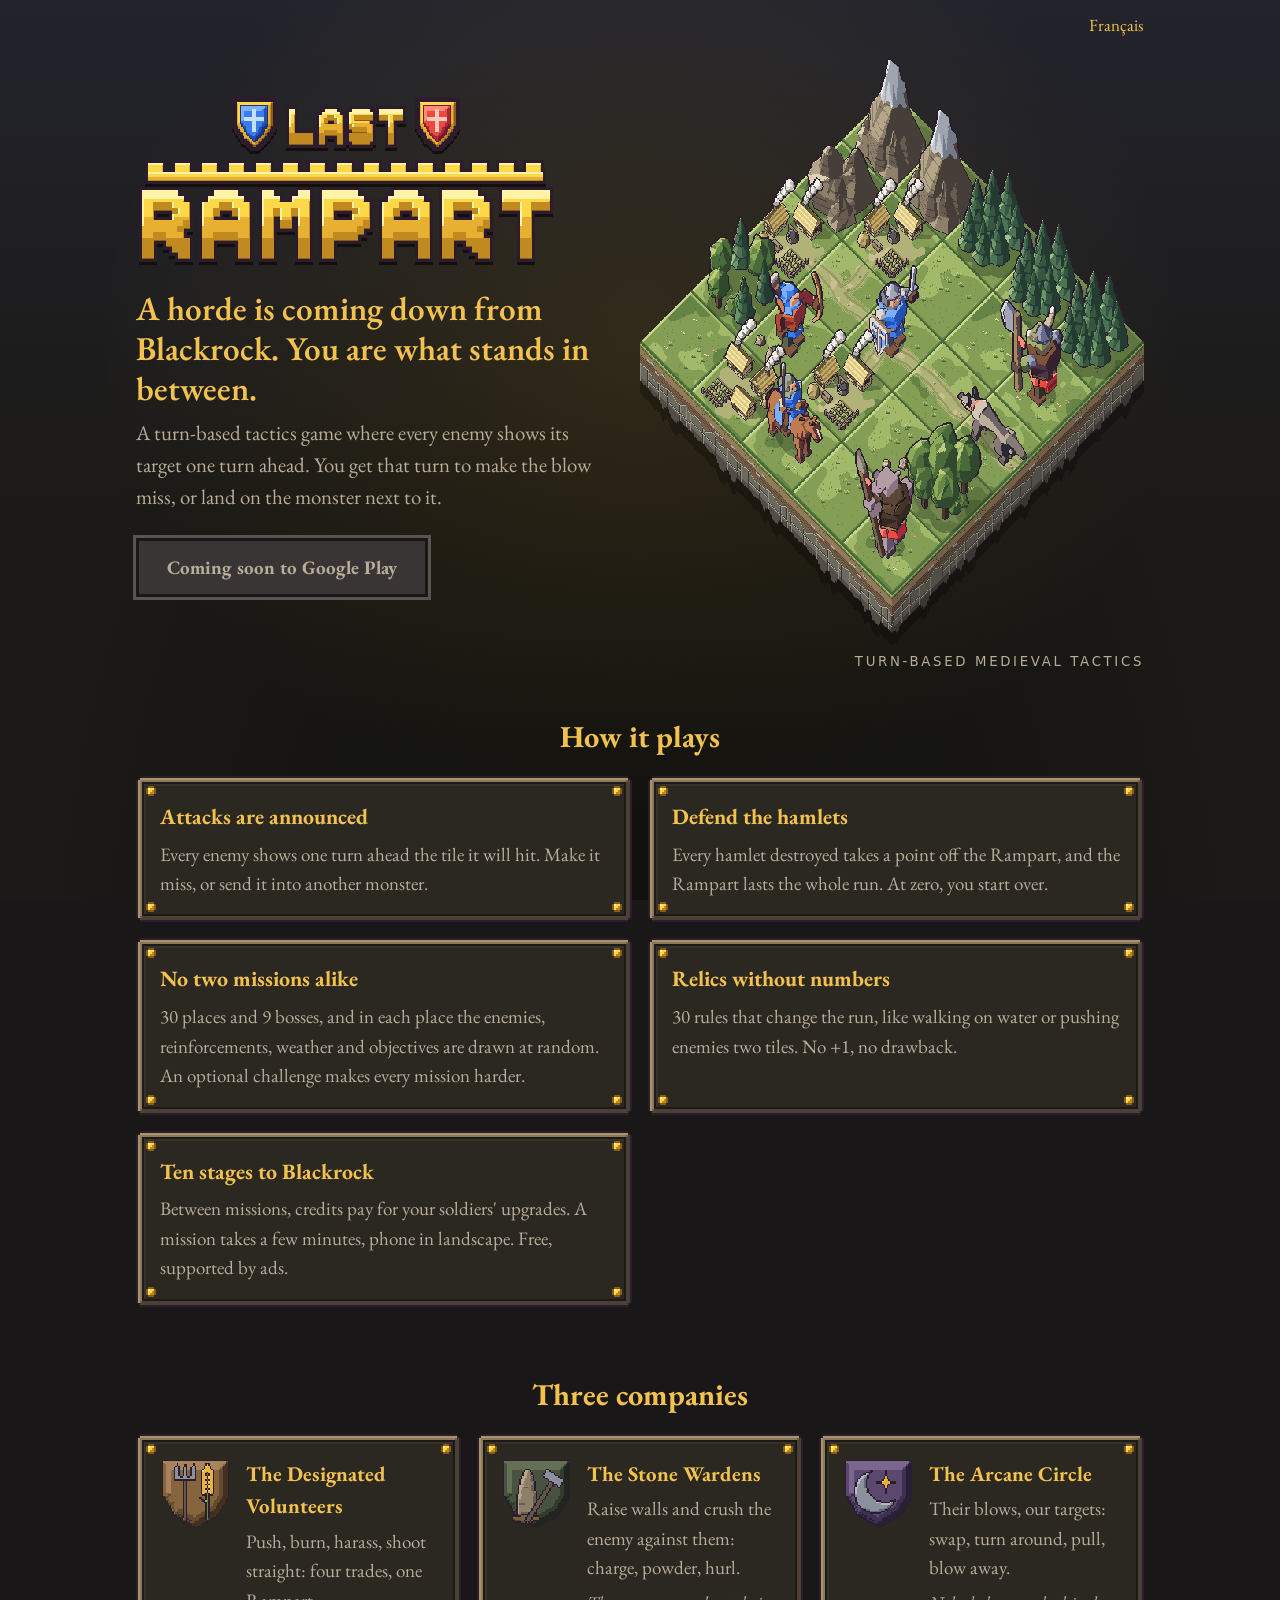
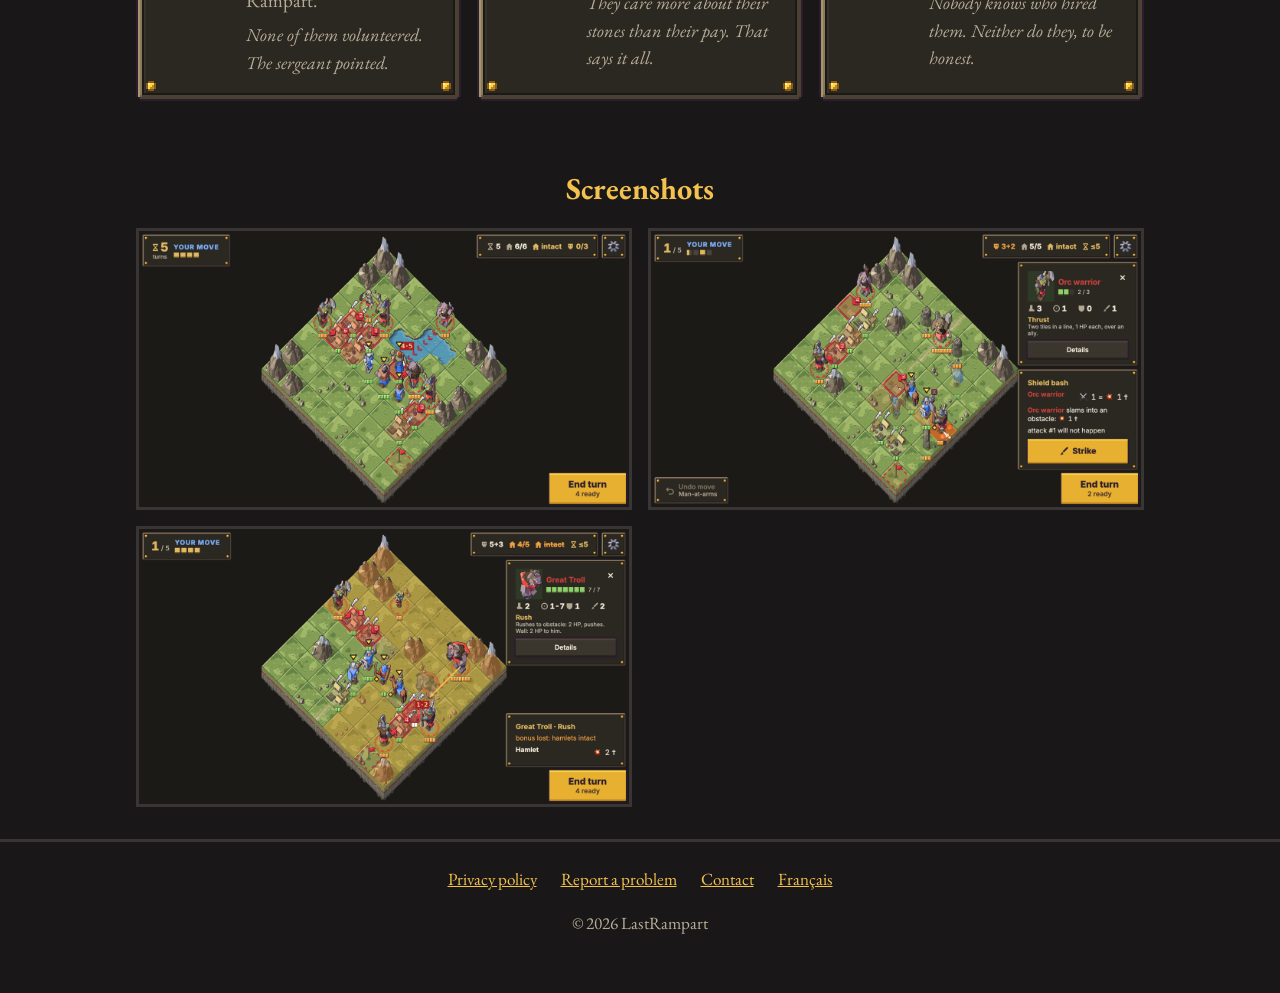
==== en/index.html @ c041a5e2 "Site : publication depuis 4719627" ====
<!doctype html>
<html lang="en">
  <head>
    <meta charset="utf-8" />
    <meta name="viewport" content="width=device-width, initial-scale=1" />
    <title>Last Rampart · Turn-based tactics</title>
    <meta
      name="description"
      content="Last Rampart, a turn-based tactics game in pixel art for Android. Every enemy shows its target one turn ahead."
    />
    <link rel="alternate" hreflang="fr" href="https://last-rampart.github.io/" />
    <link rel="alternate" hreflang="en" href="https://last-rampart.github.io/en/" />
    <link rel="icon" type="image/png" href="../assets/icon.png" />
    <meta property="og:title" content="Last Rampart" />
    <meta property="og:description" content="Turn-based medieval fantasy tactics in pixel art, on Android." />
    <meta property="og:image" content="https://last-rampart.github.io/assets/banner.png" />
    <link rel="preconnect" href="https://fonts.googleapis.com" />
    <link rel="preconnect" href="https://fonts.gstatic.com" crossorigin />
    <link href="https://fonts.googleapis.com/css2?family=EB+Garamond:wght@400;600;700&display=swap" rel="stylesheet" />
    <link rel="stylesheet" href="../style.css" />
  </head>
  <body>
    <div class="wrap">
      <header class="topbar home">
        <a href="../" hreflang="fr" lang="fr">Français</a>
      </header>

      <!-- The game's title screen, without its menu: the logo top left, the floating board on the right. -->
      <div class="hero">
        <div class="hero-text">
          <h1><img class="logo pixel" src="../assets/title.png" alt="Last Rampart" width="420" height="171" /></h1>
          <p class="tagline">A horde is coming down from Blackrock. You are what stands in between.</p>
          <p class="lead">
            A turn-based tactics game where every enemy shows its target one turn ahead. You get that turn to make the
            blow miss, or land on the monster next to it.
          </p>
          <!-- On release day: replace this button with the link
               https://play.google.com/store/apps/details?id=com.lastrampart.game -->
          <a class="store-button" aria-disabled="true">Coming soon to Google Play</a>
        </div>
        <img class="diorama pixel" src="../images/diorama.png" alt="" width="640" height="729" />
        <p class="signature">Turn-based medieval tactics</p>
      </div>

      <section>
        <h2>How it plays</h2>
        <div class="grid pairs">
          <div class="panel feature">
            <h3>Attacks are announced</h3>
            <p>Every enemy shows one turn ahead the tile it will hit. Make it miss, or send it into another monster.</p>
          </div>
          <div class="panel feature">
            <h3>Defend the hamlets</h3>
            <p>Every hamlet destroyed takes a point off the Rampart, and the Rampart lasts the whole run. At zero, you start over.</p>
          </div>
          <div class="panel feature">
            <h3>No two missions alike</h3>
            <p>30 places and 9 bosses, and in each place the enemies, reinforcements, weather and objectives are drawn at random. An optional challenge makes every mission harder.</p>
          </div>
          <div class="panel feature">
            <h3>Relics without numbers</h3>
            <p>30 rules that change the run, like walking on water or pushing enemies two tiles. No +1, no drawback.</p>
          </div>
          <div class="panel feature">
            <h3>Ten stages to Blackrock</h3>
            <p>Between missions, credits pay for your soldiers' upgrades. A mission takes a few minutes, phone in landscape. Free, supported by ads.</p>
          </div>
        </div>
      </section>

      <section>
        <h2>Three companies</h2>
        <div class="grid">
          <div class="panel company">
            <img class="pixel" src="../assets/company-marchesMilitia.png" alt="" width="72" height="72" />
            <div>
              <h3>The Designated Volunteers</h3>
              <p>Push, burn, harass, shoot straight: four trades, one Rampart.</p>
              <p class="flavor">None of them volunteered. The sergeant pointed.</p>
            </div>
          </div>
          <div class="panel company">
            <img class="pixel" src="../assets/company-stoneWardens.png" alt="" width="72" height="72" />
            <div>
              <h3>The Stone Wardens</h3>
              <p>Raise walls and crush the enemy against them: charge, powder, hurl.</p>
              <p class="flavor">They care more about their stones than their pay. That says it all.</p>
            </div>
          </div>
          <div class="panel company">
            <img class="pixel" src="../assets/company-arcaneCircle.png" alt="" width="72" height="72" />
            <div>
              <h3>The Arcane Circle</h3>
              <p>Their blows, our targets: swap, turn around, pull, blow away.</p>
              <p class="flavor">Nobody knows who hired them. Neither do they, to be honest.</p>
            </div>
          </div>
        </div>
      </section>

      <section>
        <h2>Screenshots</h2>
        <div class="shots">
          <img src="../images/screenshot-1-en.png" alt="By the lake: six enemy attacks announced, four hamlets targeted" loading="lazy" />
          <img src="../images/screenshot-2-en.png" alt="A shield bash shoves an orc into a standing stone and cancels its attack" loading="lazy" />
          <img src="../images/screenshot-3-en.png" alt="The Great Troll lines up its charge at a hamlet" loading="lazy" />
        </div>
      </section>
    </div>

    <footer>
      <div class="wrap">
        <nav>
          <a href="privacy.html">Privacy policy</a>
          <a href="report.html">Report a problem</a>
          <a href="mailto:last.rampart.game@gmail.com">Contact</a>
          <a href="../" hreflang="fr" lang="fr">Français</a>
        </nav>
        <p>© 2026 LastRampart</p>
      </div>
    </footer>
  </body>
</html>
---- style.css ----
/* Le site de Last Rampart : une page de présentation et la politique de confidentialité, en fr et en en.
   Mêmes codes que le jeu : fond de pierre sombre, or du titre, cadres aux quatre points (frame.png en border-image),
   pixel art agrandi sans flou. */

:root {
  --stone-deep: #191717;
  --stone: #242121;
  --stone-light: #3a3535;
  --gold: #f2c14e;
  --gold-deep: #c98a1b;
  --ink: #ece4d4;
  --ink-soft: #b8ad98;
  --blue: #3d7be0;
  --red: #d8433b;
  --gutter: 16px;
  --measure: 68ch;
}

* {
  box-sizing: border-box;
}

html {
  background: var(--stone-deep);
  color: var(--ink);
  font-family: 'EB Garamond', Georgia, serif;
  font-size: 19px;
  line-height: 1.55;
  -webkit-text-size-adjust: 100%;
}

/* Le fond de l'écran-titre du jeu (ui/widgets/menu.css) : une lueur dorée sur la pierre sombre. */
body {
  margin: 0;
  background:
    radial-gradient(ellipse at 50% 38%, rgba(232, 176, 48, 0.12), transparent 60%),
    radial-gradient(ellipse at 50% 120%, #10100d 10%, transparent 70%),
    linear-gradient(#22232c, #1b1a17 55%);
  background-color: var(--stone-deep);
  background-attachment: fixed;
}

img.pixel {
  image-rendering: pixelated;
  image-rendering: crisp-edges;
}

a {
  color: var(--gold);
}

a:hover {
  color: #ffe08a;
}

.wrap {
  max-width: 1040px;
  margin: 0 auto;
  padding: 0 var(--gutter);
}

/* La barre du haut : le nom du jeu et la langue. */
.topbar {
  display: flex;
  align-items: center;
  justify-content: space-between;
  gap: 12px;
  padding: 12px 0;
  font-size: 0.9rem;
}

.topbar a {
  text-decoration: none;
}

.brand {
  display: flex;
  align-items: center;
  gap: 10px;
  font-weight: 600;
  color: var(--ink);
}

.brand img {
  width: 32px;
  height: 32px;
  border-radius: 6px;
}

/* Le cadre aux quatre points du jeu. */
.panel {
  border: 24px solid transparent;
  border-image: url('assets/frame.png') 12 fill / 24px stretch;
  image-rendering: pixelated;
}

.panel.gold {
  border-image-source: url('assets/frame-gold.png');
}

.panel > :first-child {
  margin-top: 0;
}

.panel > :last-child {
  margin-bottom: 0;
}

/* L'en-tête : l'écran-titre du jeu sans son menu. Le logo (140×57, title.png en ×2) affiché en ×3 en haut à
   gauche, l'accroche à la place des boutons, le plateau à droite qui flotte par pas d'un pixel, la signature en bas. */
.topbar.home {
  justify-content: flex-end;
}

.hero {
  position: relative;
  display: grid;
  grid-template-columns: minmax(0, 480px) minmax(0, 1fr);
  align-items: center;
  gap: 24px;
  padding: 8px 0 48px;
}

.hero h1 {
  margin: 0;
  line-height: 0;
}

.hero .logo {
  width: 420px;
  max-width: 100%;
  height: auto;
  filter: drop-shadow(0 3px 0 #120f0d);
}

.hero .diorama {
  justify-self: center;
  width: 100%;
  max-width: 560px;
  height: auto;
  filter: drop-shadow(0 12px 0 rgba(0, 0, 0, 0.25));
  animation: diorama-float 5s steps(4) infinite alternate;
}

@keyframes diorama-float {
  from {
    transform: translateY(0);
  }
  to {
    transform: translateY(-4px);
  }
}

@media (prefers-reduced-motion: reduce) {
  .hero .diorama {
    animation: none;
  }
}

.signature {
  position: absolute;
  right: 0;
  bottom: 8px;
  margin: 0;
  font-family: system-ui, sans-serif;
  font-size: 0.7rem;
  letter-spacing: 0.2em;
  text-transform: uppercase;
  color: var(--ink-soft);
}

.tagline {
  font-size: clamp(1.4rem, 2.6vw, 1.8rem);
  line-height: 1.2;
  color: var(--gold);
  margin: 24px 0 8px;
  font-weight: 600;
}

.lead {
  margin: 0 0 24px;
  color: var(--ink-soft);
  font-size: 1.1rem;
}

/* Téléphone en portrait : le logo, le plateau, puis le texte. */
@media (max-width: 760px) {
  .hero {
    grid-template-columns: minmax(0, 1fr);
    text-align: center;
    padding-bottom: 40px;
  }
  .hero .logo {
    width: 280px;
  }
  .hero .diorama {
    grid-row: 2;
    max-width: 360px;
  }
  .hero-text {
    display: contents;
  }
  .hero .store-button {
    justify-self: center;
  }
  .signature {
    position: static;
    text-align: center;
  }
}

.store-button {
  display: inline-block;
  padding: 12px 28px;
  background: var(--gold);
  color: var(--stone-deep);
  font-weight: 700;
  text-decoration: none;
  border: 3px solid var(--stone-deep);
  box-shadow: 0 0 0 3px var(--gold-deep), 4px 4px 0 3px #000;
}

.store-button:hover {
  background: #ffd76e;
  color: var(--stone-deep);
}

.store-button[aria-disabled='true'] {
  background: var(--stone-light);
  color: var(--ink-soft);
  box-shadow: 0 0 0 3px #5a5350;
  cursor: default;
}

section {
  padding: 32px 0;
}

h2 {
  color: var(--gold);
  font-size: 1.6rem;
  margin: 0 0 16px;
  text-align: center;
}

.grid {
  display: grid;
  grid-template-columns: repeat(auto-fit, minmax(260px, 1fr));
  gap: 16px;
}

.feature h3 {
  color: var(--gold);
  margin: 0 0 6px;
  font-size: 1.15rem;
}

.feature p {
  margin: 0;
  color: var(--ink-soft);
}

.company {
  display: flex;
  gap: 14px;
  align-items: flex-start;
}

.company img {
  width: 72px;
  height: 72px;
  flex: none;
}

.company h3 {
  margin: 0 0 4px;
  color: var(--gold);
  font-size: 1.1rem;
}

.company p {
  margin: 0;
  color: var(--ink-soft);
}

.company .flavor {
  font-style: italic;
  margin-top: 6px;
  font-size: 0.95rem;
}

.shots {
  display: grid;
  grid-template-columns: repeat(auto-fit, minmax(min(100%, 460px), 1fr));
  gap: 16px;
}

.shots img {
  width: 100%;
  height: auto;
  display: block;
  border: 3px solid var(--stone-light);
}

/* Les pages de texte (confidentialité). */
.document {
  max-width: calc(var(--measure) + 48px);
  margin: 16px auto 48px;
}

.document h1 {
  color: var(--gold);
  font-size: 1.9rem;
  line-height: 1.2;
  margin: 0 0 8px;
}

.document h2 {
  text-align: left;
  font-size: 1.3rem;
  margin: 32px 0 8px;
}

.document .updated {
  color: var(--ink-soft);
  font-size: 0.95rem;
}

.document li {
  margin-bottom: 4px;
}

footer {
  border-top: 3px solid var(--stone-light);
  padding: 24px 0 40px;
  text-align: center;
  font-size: 0.9rem;
  color: var(--ink-soft);
}

footer nav {
  display: flex;
  flex-wrap: wrap;
  justify-content: center;
  gap: 8px 24px;
  margin-bottom: 8px;
}

/* Les quatre atouts : deux par ligne sur un écran large, un par ligne sur un téléphone. */
.grid.pairs {
  grid-template-columns: repeat(auto-fit, minmax(min(100%, 420px), 1fr));
}

/* Le formulaire de signalement (signaler.html, en/report.html) : des champs sur la pierre, dans le cadre du document. */
.report {
  display: flex;
  flex-direction: column;
  margin-top: 24px;
}

.report label {
  color: var(--gold);
  font-weight: 600;
  margin: 20px 0 6px;
}

.report .required {
  color: var(--ink-soft);
  font-weight: 400;
  font-size: 0.9rem;
}

.report input,
.report textarea,
.report select {
  width: 100%;
  padding: 10px 12px;
  font: inherit;
  color: var(--ink);
  background: var(--stone-deep);
  border: 3px solid var(--stone-light);
  border-radius: 0;
}

.report input:focus,
.report textarea:focus,
.report select:focus {
  outline: none;
  border-color: var(--gold-deep);
}

.report textarea {
  resize: vertical;
}

.report textarea.code {
  font-family: ui-monospace, Menlo, Consolas, monospace;
  font-size: 0.85rem;
}

.report .hint {
  margin: 6px 0 0;
  color: var(--ink-soft);
  font-size: 0.95rem;
}

.report .store-button {
  align-self: flex-start;
  margin-top: 28px;
  font: inherit;
  font-weight: 700;
  cursor: pointer;
}
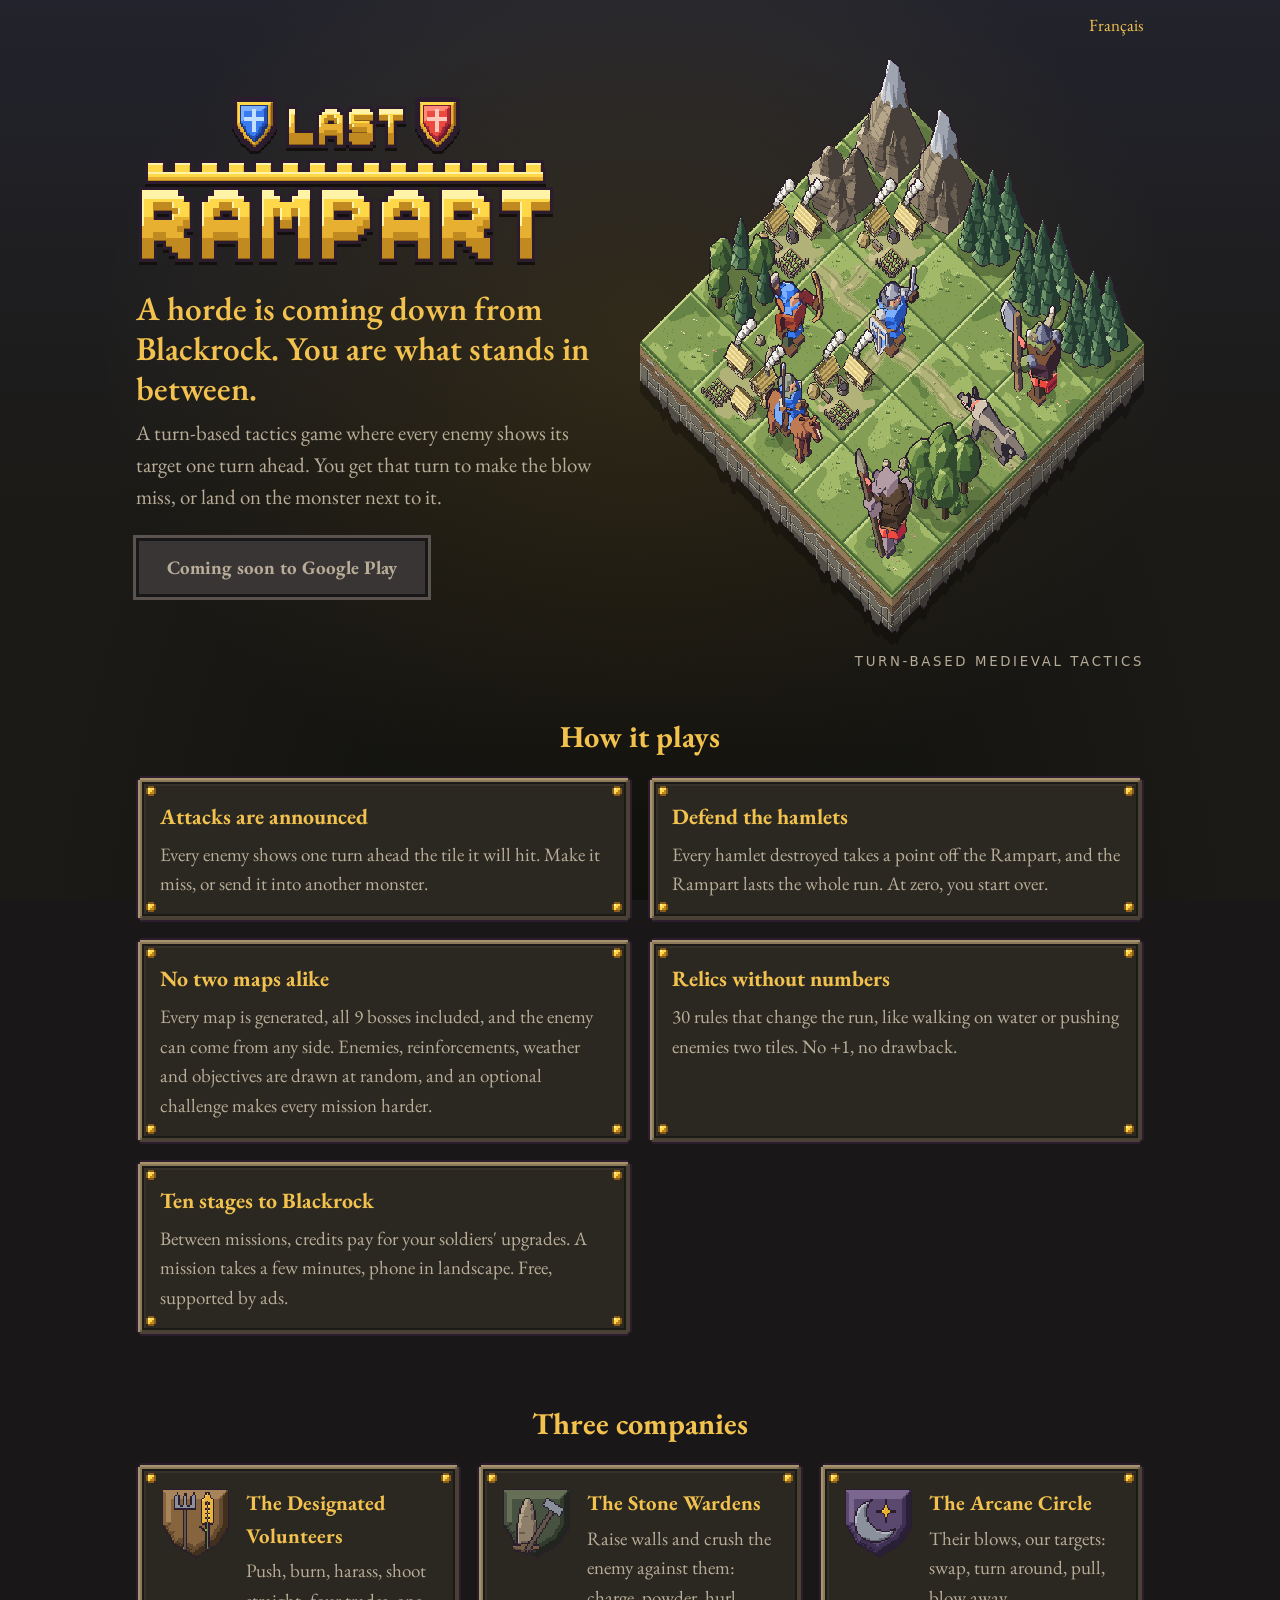
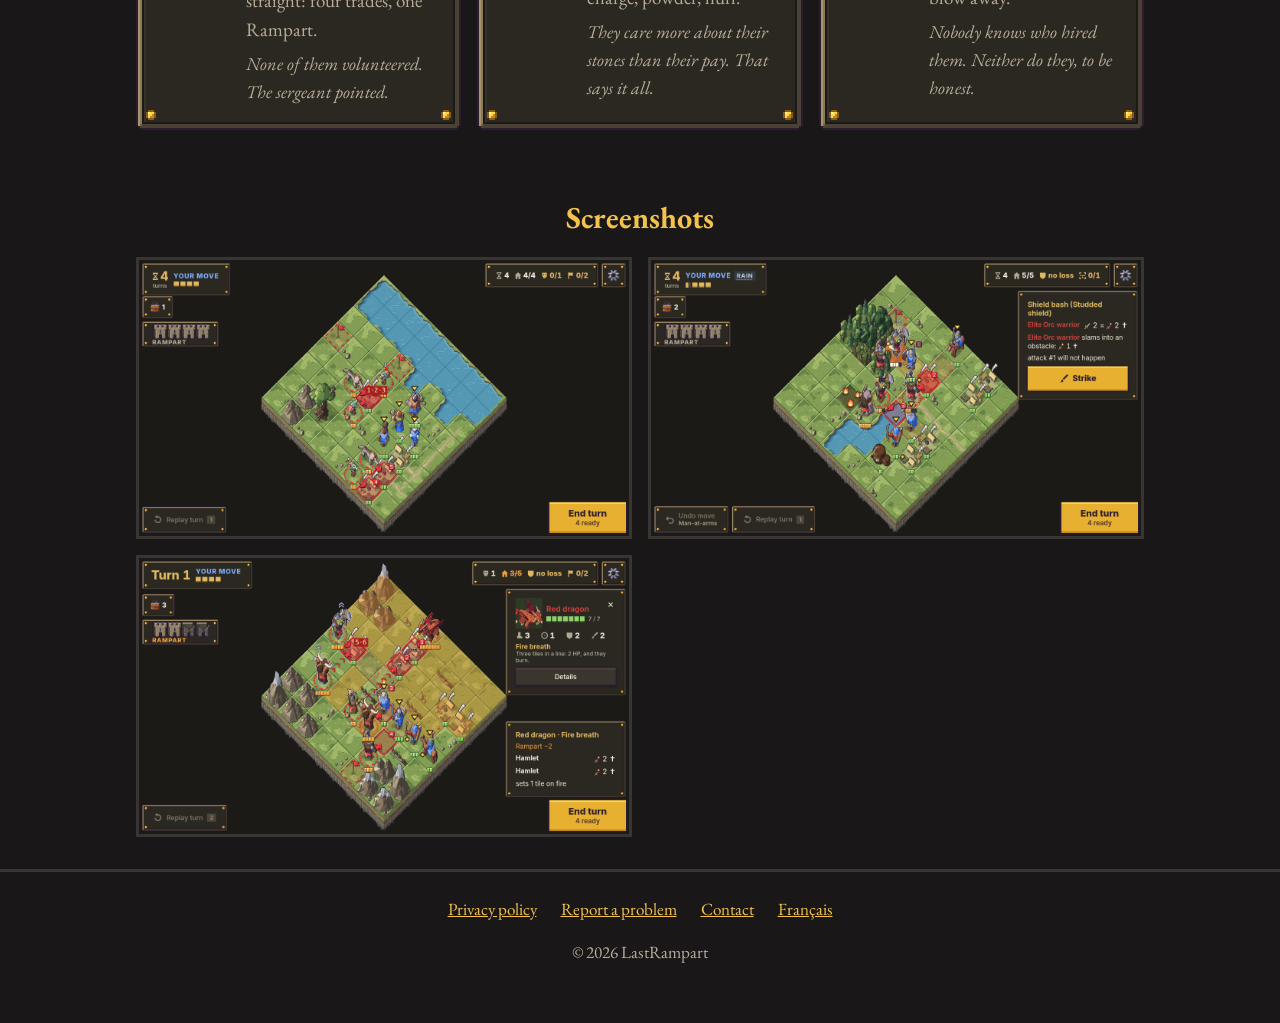
==== commit f75675d9: "Site : publication depuis 476fbcb" ====
--- a/en/index.html
+++ b/en/index.html
@@ -54,8 +54,8 @@
             <p>Every hamlet destroyed takes a point off the Rampart, and the Rampart lasts the whole run. At zero, you start over.</p>
           </div>
           <div class="panel feature">
-            <h3>No two missions alike</h3>
-            <p>30 places and 9 bosses, and in each place the enemies, reinforcements, weather and objectives are drawn at random. An optional challenge makes every mission harder.</p>
+            <h3>No two maps alike</h3>
+            <p>Every map is generated, all 9 bosses included, and the enemy can come from any side. Enemies, reinforcements, weather and objectives are drawn at random, and an optional challenge makes every mission harder.</p>
           </div>
           <div class="panel feature">
             <h3>Relics without numbers</h3>
@@ -101,9 +101,9 @@
       <section>
         <h2>Screenshots</h2>
         <div class="shots">
-          <img src="../images/screenshot-1-en.png" alt="By the lake: six enemy attacks announced, four hamlets targeted" loading="lazy" />
-          <img src="../images/screenshot-2-en.png" alt="A shield bash shoves an orc into a standing stone and cancels its attack" loading="lazy" />
-          <img src="../images/screenshot-3-en.png" alt="The Great Troll lines up its charge at a hamlet" loading="lazy" />
+          <img src="../images/screenshot-1-en.png" alt="On the shore: five attacks announced, three hamlets targeted" loading="lazy" />
+          <img src="../images/screenshot-2-en.png" alt="In the valleys, a shield bash pushes an elite orc into an obstacle and cancels its attack" loading="lazy" />
+          <img src="../images/screenshot-3-en.png" alt="At Blackrock, the red dragon announces its fire breath on two hamlets" loading="lazy" />
         </div>
       </section>
     </div>
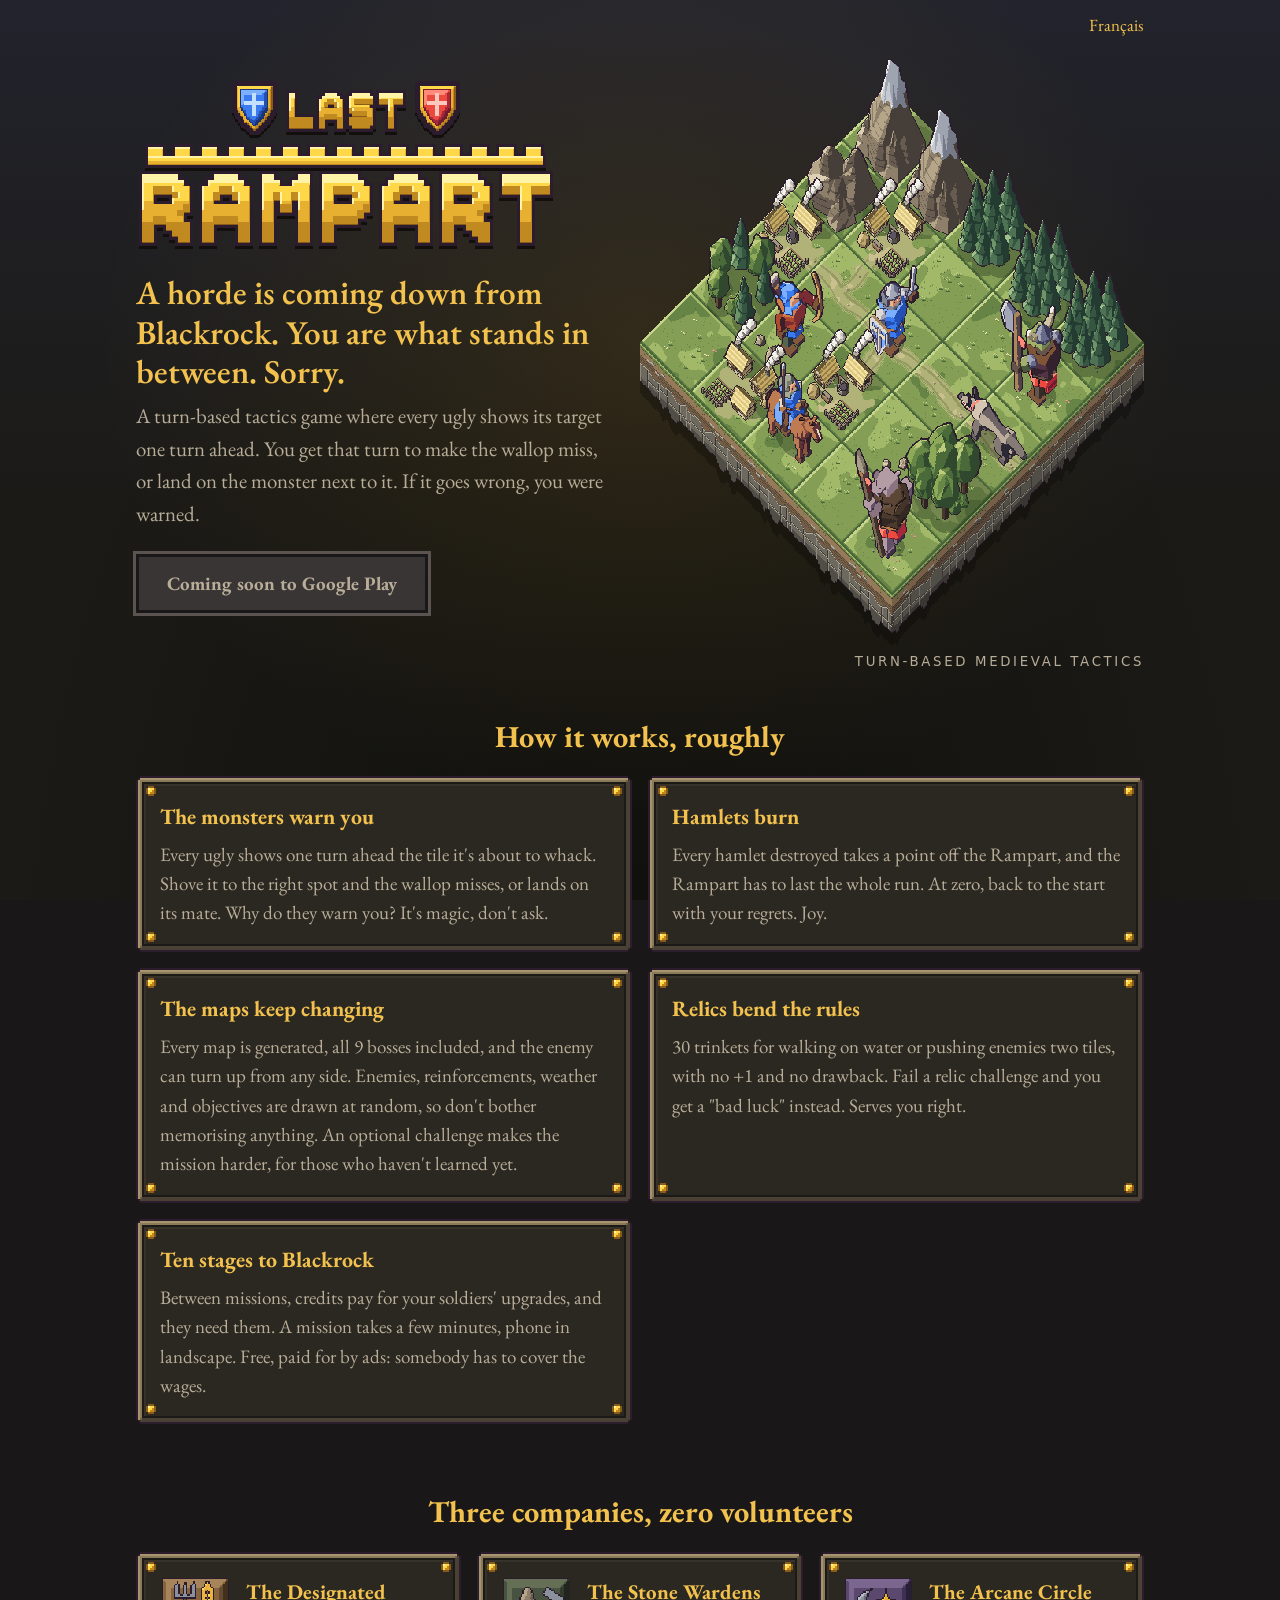
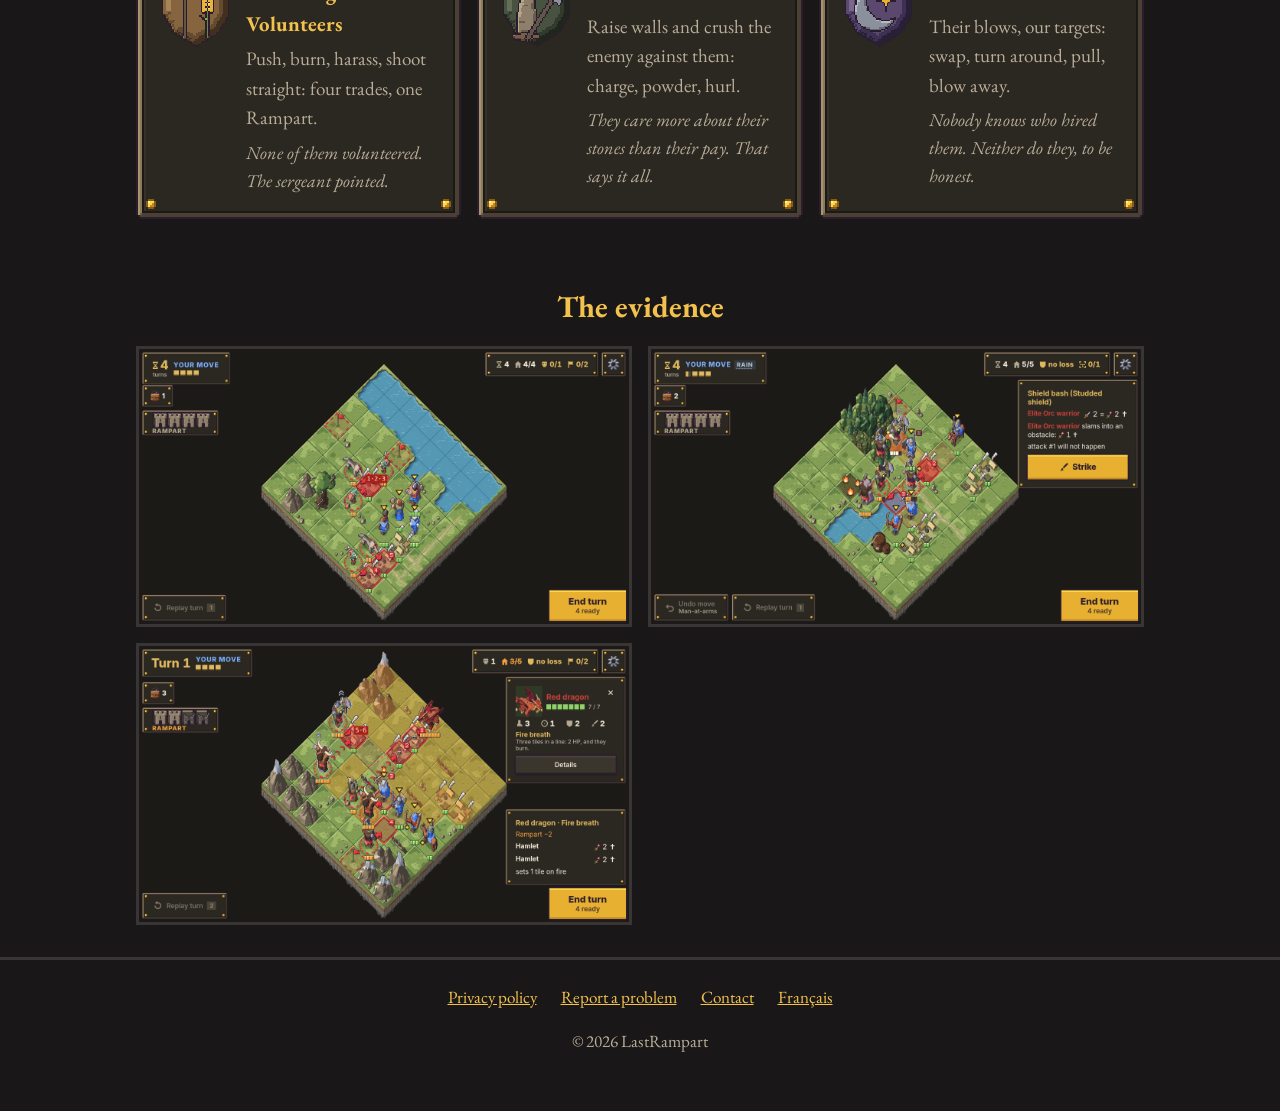
==== commit 24beb51c: "Site : publication depuis 6ed8fae" ====
--- a/en/index.html
+++ b/en/index.html
@@ -6,13 +6,13 @@
     <title>Last Rampart · Turn-based tactics</title>
     <meta
       name="description"
-      content="Last Rampart, a turn-based tactics game in pixel art for Android. Every enemy shows its target one turn ahead."
+      content="Last Rampart, a turn-based tactics game in pixel art for Android. The monsters announce their wallops. You will lose anyway."
     />
     <link rel="alternate" hreflang="fr" href="https://last-rampart.github.io/" />
     <link rel="alternate" hreflang="en" href="https://last-rampart.github.io/en/" />
     <link rel="icon" type="image/png" href="../assets/icon.png" />
     <meta property="og:title" content="Last Rampart" />
-    <meta property="og:description" content="Turn-based medieval fantasy tactics in pixel art, on Android." />
+    <meta property="og:description" content="A horde, four poor souls, and you in charge. Turn-based tactics in pixel art, on Android." />
     <meta property="og:image" content="https://last-rampart.github.io/assets/banner.png" />
     <link rel="preconnect" href="https://fonts.googleapis.com" />
     <link rel="preconnect" href="https://fonts.gstatic.com" crossorigin />
@@ -29,10 +29,10 @@
       <div class="hero">
         <div class="hero-text">
           <h1><img class="logo pixel" src="../assets/title.png" alt="Last Rampart" width="420" height="171" /></h1>
-          <p class="tagline">A horde is coming down from Blackrock. You are what stands in between.</p>
+          <p class="tagline">A horde is coming down from Blackrock. You are what stands in between. Sorry.</p>
           <p class="lead">
-            A turn-based tactics game where every enemy shows its target one turn ahead. You get that turn to make the
-            blow miss, or land on the monster next to it.
+            A turn-based tactics game where every ugly shows its target one turn ahead. You get that turn to make the
+            wallop miss, or land on the monster next to it. If it goes wrong, you were warned.
           </p>
           <!-- On release day: replace this button with the link
                https://play.google.com/store/apps/details?id=com.lastrampart.game -->
@@ -43,33 +43,33 @@
       </div>
 
       <section>
-        <h2>How it plays</h2>
+        <h2>How it works, roughly</h2>
         <div class="grid pairs">
           <div class="panel feature">
-            <h3>Attacks are announced</h3>
-            <p>Every enemy shows one turn ahead the tile it will hit. Make it miss, or send it into another monster.</p>
+            <h3>The monsters warn you</h3>
+            <p>Every ugly shows one turn ahead the tile it's about to whack. Shove it to the right spot and the wallop misses, or lands on its mate. Why do they warn you? It's magic, don't ask.</p>
           </div>
           <div class="panel feature">
-            <h3>Defend the hamlets</h3>
-            <p>Every hamlet destroyed takes a point off the Rampart, and the Rampart lasts the whole run. At zero, you start over.</p>
+            <h3>Hamlets burn</h3>
+            <p>Every hamlet destroyed takes a point off the Rampart, and the Rampart has to last the whole run. At zero, back to the start with your regrets. Joy.</p>
           </div>
           <div class="panel feature">
-            <h3>No two maps alike</h3>
-            <p>Every map is generated, all 9 bosses included, and the enemy can come from any side. Enemies, reinforcements, weather and objectives are drawn at random, and an optional challenge makes every mission harder.</p>
+            <h3>The maps keep changing</h3>
+            <p>Every map is generated, all 9 bosses included, and the enemy can turn up from any side. Enemies, reinforcements, weather and objectives are drawn at random, so don't bother memorising anything. An optional challenge makes the mission harder, for those who haven't learned yet.</p>
           </div>
           <div class="panel feature">
-            <h3>Relics without numbers</h3>
-            <p>30 rules that change the run, like walking on water or pushing enemies two tiles. No +1, no drawback.</p>
+            <h3>Relics bend the rules</h3>
+            <p>30 trinkets for walking on water or pushing enemies two tiles, with no +1 and no drawback. Fail a relic challenge and you get a "bad luck" instead. Serves you right.</p>
           </div>
           <div class="panel feature">
             <h3>Ten stages to Blackrock</h3>
-            <p>Between missions, credits pay for your soldiers' upgrades. A mission takes a few minutes, phone in landscape. Free, supported by ads.</p>
+            <p>Between missions, credits pay for your soldiers' upgrades, and they need them. A mission takes a few minutes, phone in landscape. Free, paid for by ads: somebody has to cover the wages.</p>
           </div>
         </div>
       </section>
 
       <section>
-        <h2>Three companies</h2>
+        <h2>Three companies, zero volunteers</h2>
         <div class="grid">
           <div class="panel company">
             <img class="pixel" src="../assets/company-marchesMilitia.png" alt="" width="72" height="72" />
@@ -99,7 +99,7 @@
       </section>
 
       <section>
-        <h2>Screenshots</h2>
+        <h2>The evidence</h2>
         <div class="shots">
           <img src="../images/screenshot-1-en.png" alt="On the shore: five attacks announced, three hamlets targeted" loading="lazy" />
           <img src="../images/screenshot-2-en.png" alt="In the valleys, a shield bash pushes an elite orc into an obstacle and cancels its attack" loading="lazy" />
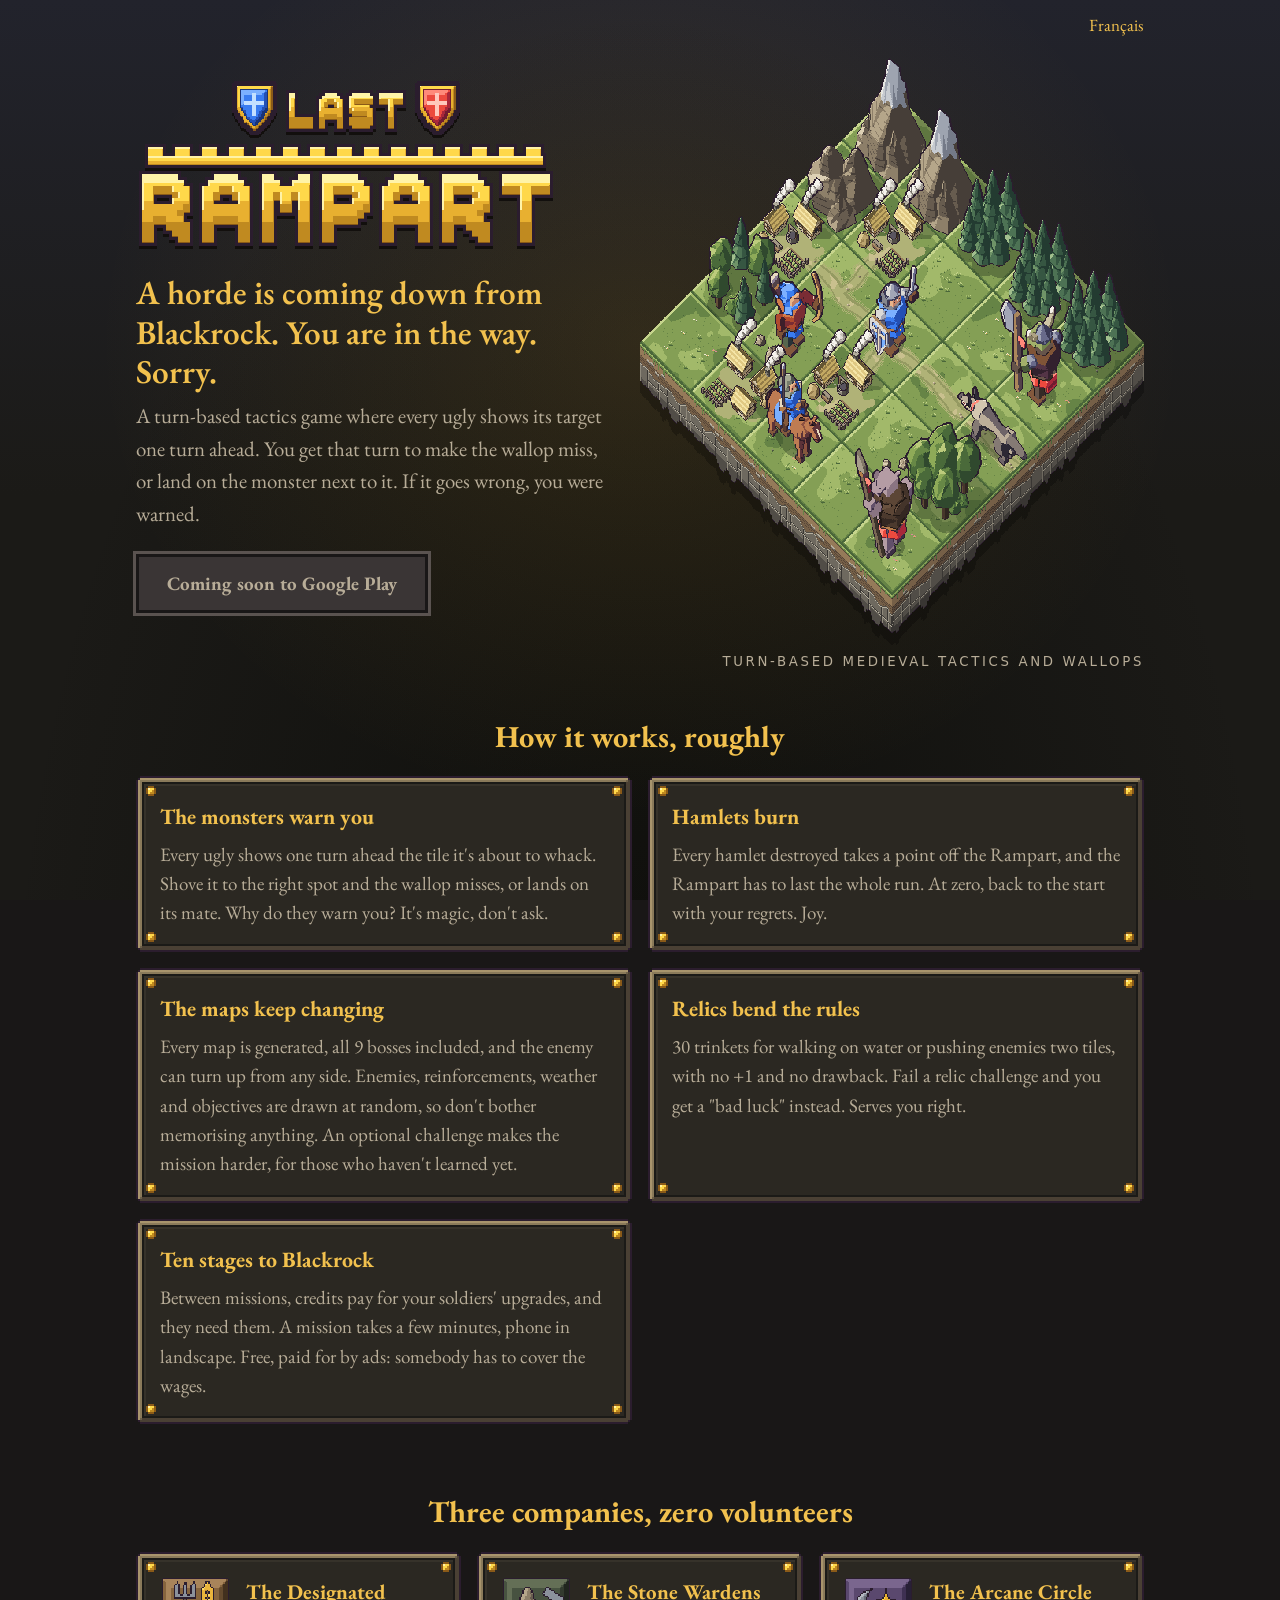
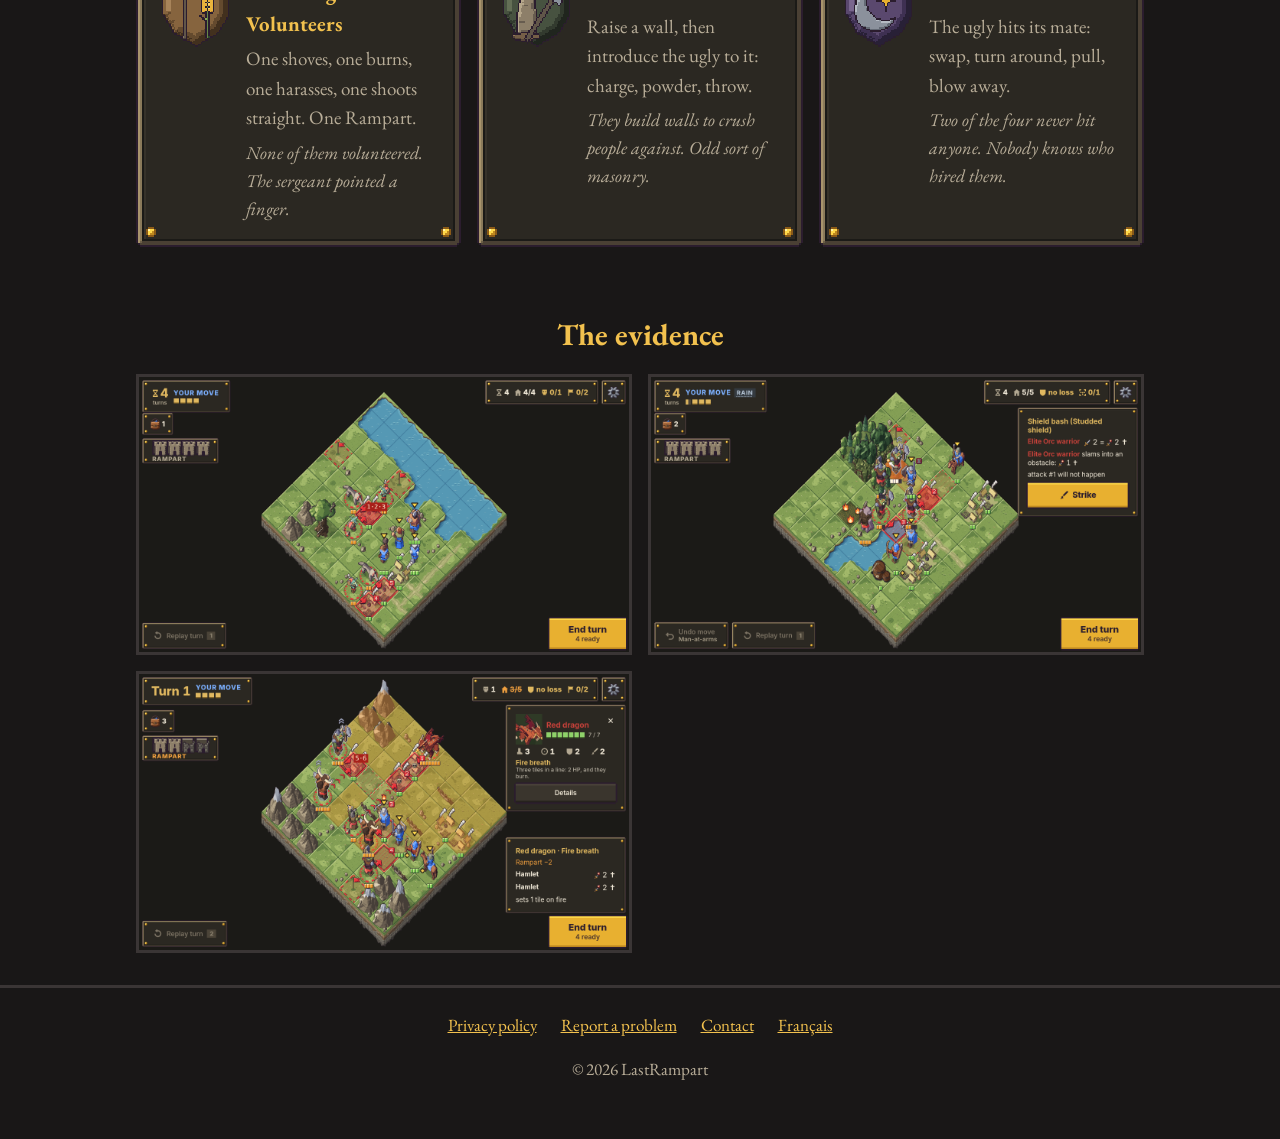
==== commit 8f79c96a: "Site : publication depuis 0e09ac5" ====
--- a/en/index.html
+++ b/en/index.html
@@ -29,7 +29,7 @@
       <div class="hero">
         <div class="hero-text">
           <h1><img class="logo pixel" src="../assets/title.png" alt="Last Rampart" width="420" height="171" /></h1>
-          <p class="tagline">A horde is coming down from Blackrock. You are what stands in between. Sorry.</p>
+          <p class="tagline">A horde is coming down from Blackrock. You are in the way. Sorry.</p>
           <p class="lead">
             A turn-based tactics game where every ugly shows its target one turn ahead. You get that turn to make the
             wallop miss, or land on the monster next to it. If it goes wrong, you were warned.
@@ -39,7 +39,7 @@
           <a class="store-button" aria-disabled="true">Coming soon to Google Play</a>
         </div>
         <img class="diorama pixel" src="../images/diorama.png" alt="" width="640" height="729" />
-        <p class="signature">Turn-based medieval tactics</p>
+        <p class="signature">Turn-based medieval tactics and wallops</p>
       </div>
 
       <section>
@@ -75,24 +75,24 @@
             <img class="pixel" src="../assets/company-marchesMilitia.png" alt="" width="72" height="72" />
             <div>
               <h3>The Designated Volunteers</h3>
-              <p>Push, burn, harass, shoot straight: four trades, one Rampart.</p>
-              <p class="flavor">None of them volunteered. The sergeant pointed.</p>
+              <p>One shoves, one burns, one harasses, one shoots straight. One Rampart.</p>
+              <p class="flavor">None of them volunteered. The sergeant pointed a finger.</p>
             </div>
           </div>
           <div class="panel company">
             <img class="pixel" src="../assets/company-stoneWardens.png" alt="" width="72" height="72" />
             <div>
               <h3>The Stone Wardens</h3>
-              <p>Raise walls and crush the enemy against them: charge, powder, hurl.</p>
-              <p class="flavor">They care more about their stones than their pay. That says it all.</p>
+              <p>Raise a wall, then introduce the ugly to it: charge, powder, throw.</p>
+              <p class="flavor">They build walls to crush people against. Odd sort of masonry.</p>
             </div>
           </div>
           <div class="panel company">
             <img class="pixel" src="../assets/company-arcaneCircle.png" alt="" width="72" height="72" />
             <div>
               <h3>The Arcane Circle</h3>
-              <p>Their blows, our targets: swap, turn around, pull, blow away.</p>
-              <p class="flavor">Nobody knows who hired them. Neither do they, to be honest.</p>
+              <p>The ugly hits its mate: swap, turn around, pull, blow away.</p>
+              <p class="flavor">Two of the four never hit anyone. Nobody knows who hired them.</p>
             </div>
           </div>
         </div>
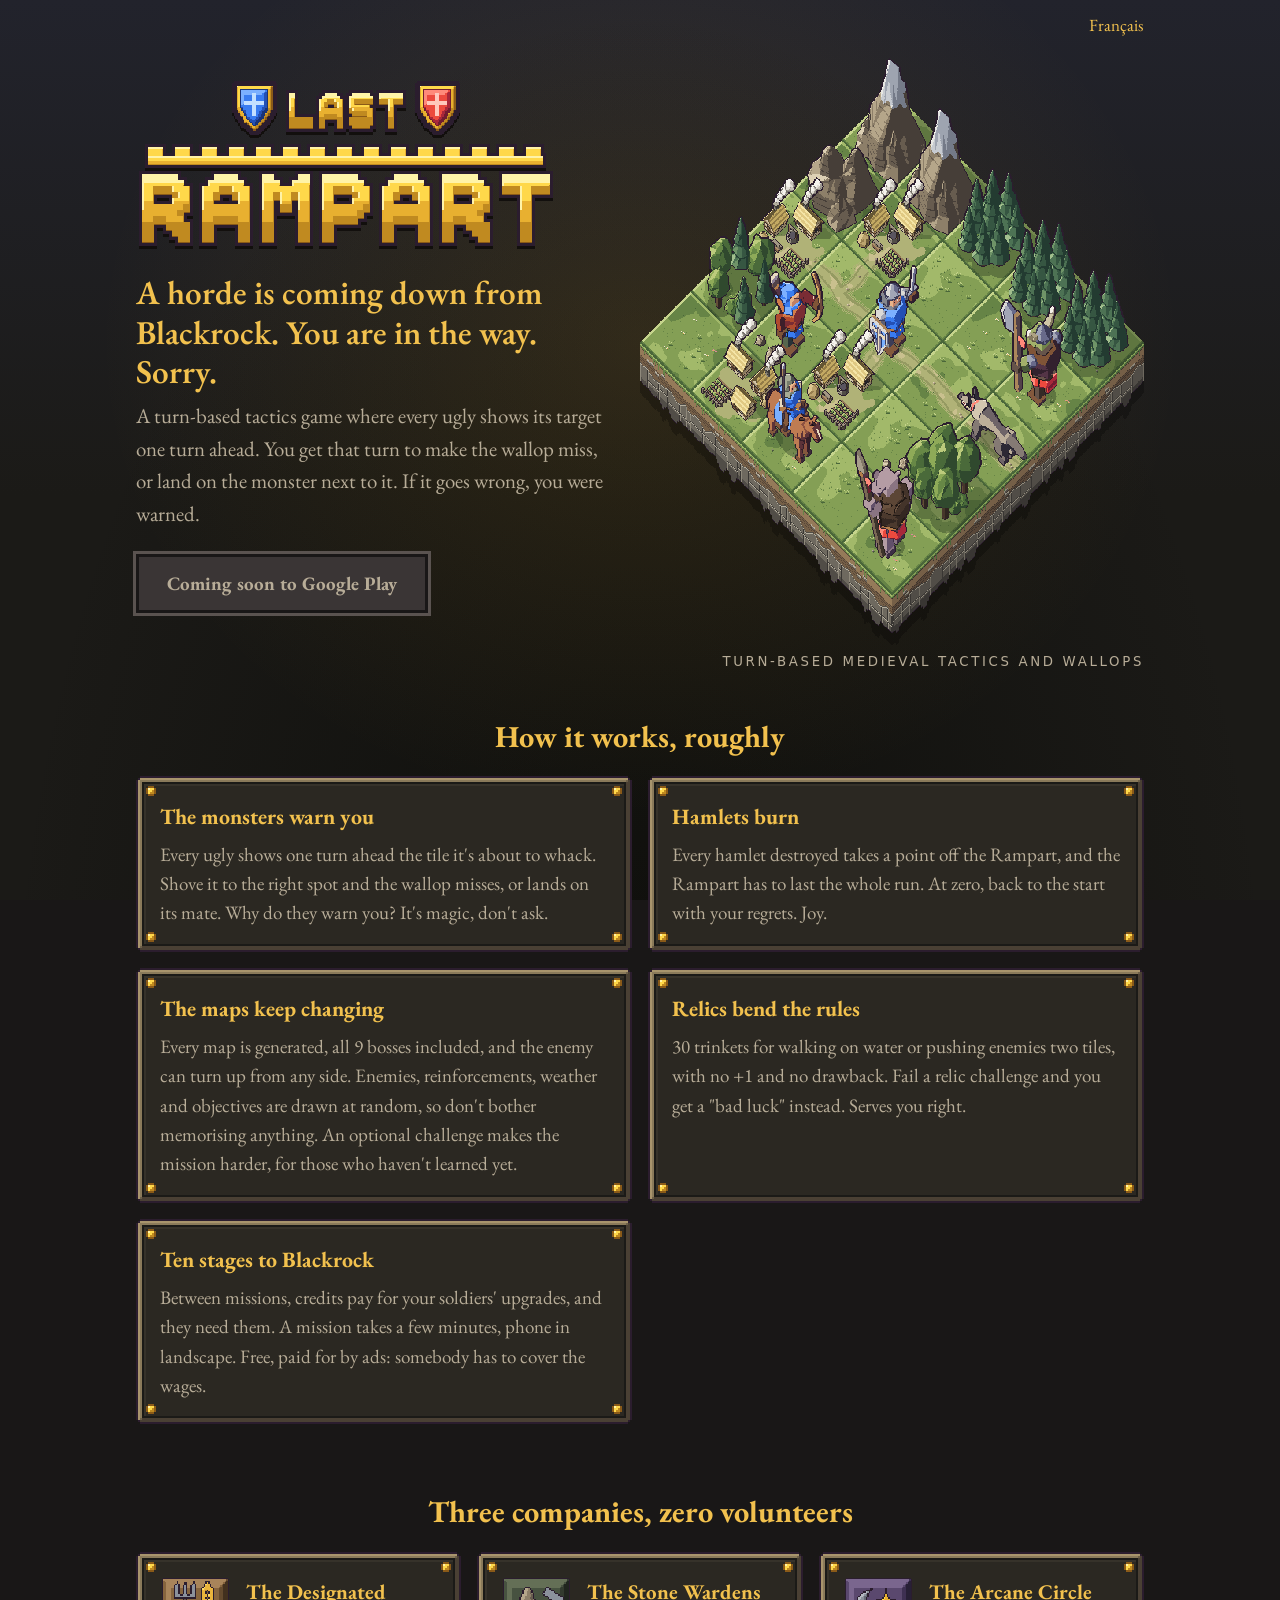
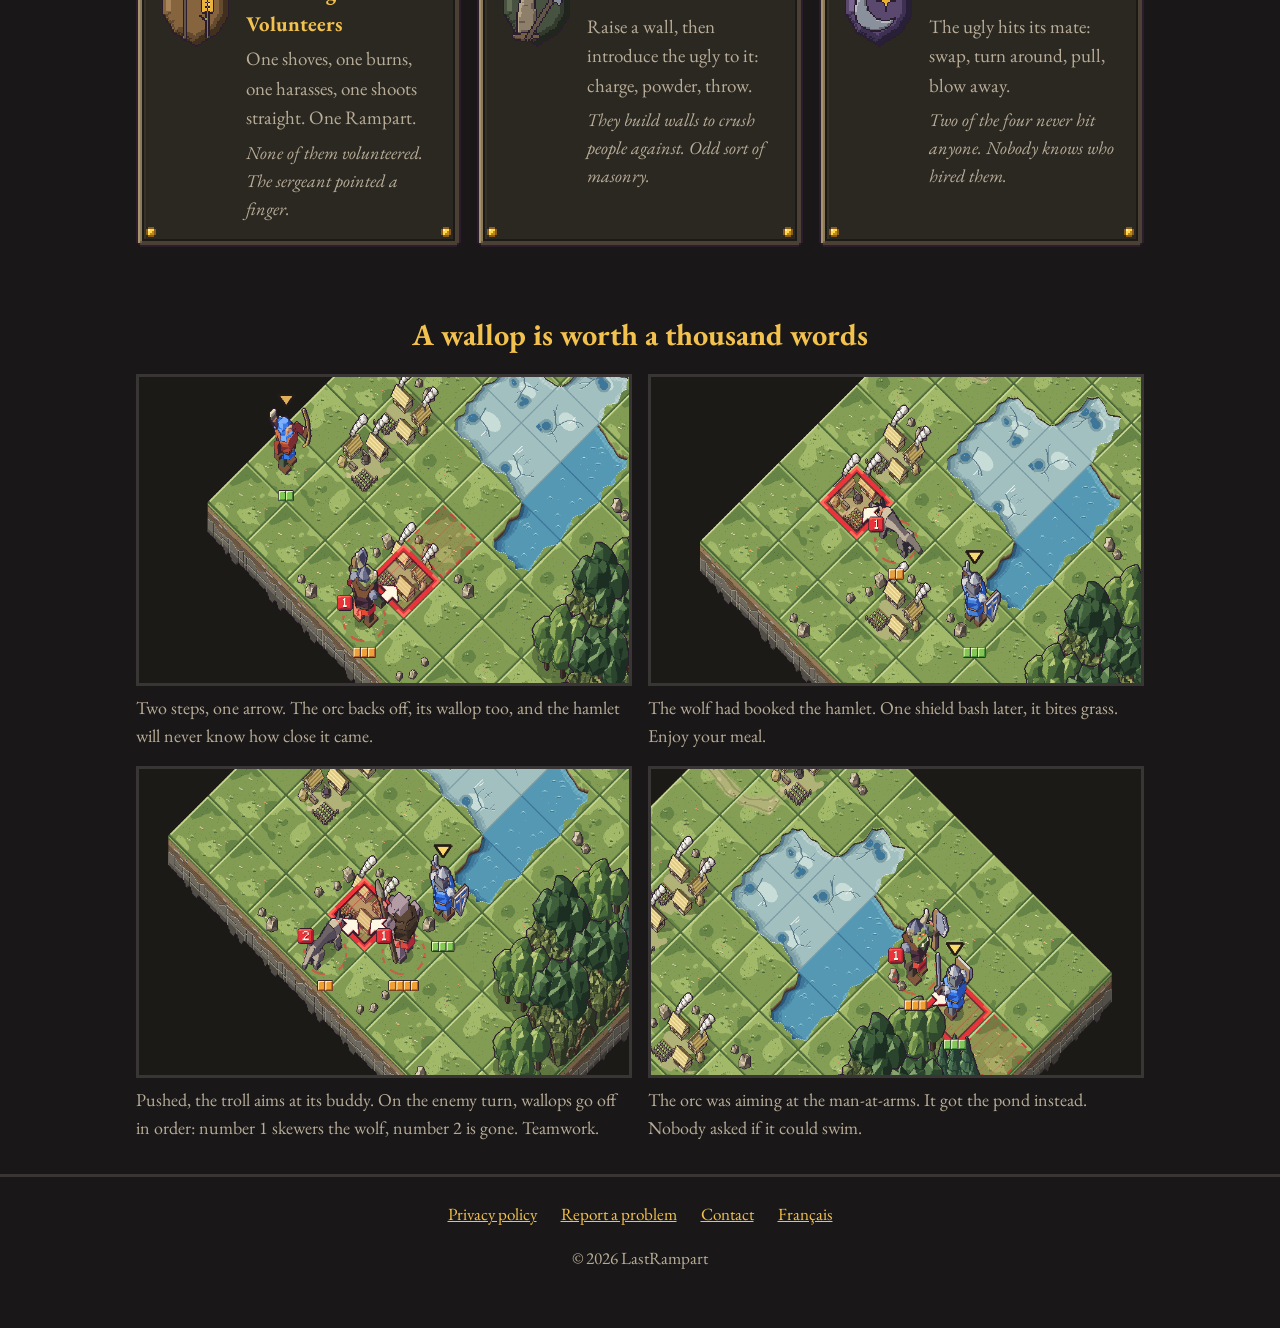
==== commit 5978d3d3: "Site : publication depuis 258c1cee" ====
--- a/en/index.html
+++ b/en/index.html
@@ -98,12 +98,26 @@
         </div>
       </section>
 
+      <!-- The combat GIFs are remade by make site-gifs (forged matches, .claude/skills/ux-capture/site-gifs.py). -->
       <section>
-        <h2>The evidence</h2>
+        <h2>A wallop is worth a thousand words</h2>
         <div class="shots">
-          <img src="../images/screenshot-1-en.png" alt="On the shore: five attacks announced, three hamlets targeted" loading="lazy" />
-          <img src="../images/screenshot-2-en.png" alt="In the valleys, a shield bash pushes an elite orc into an obstacle and cancels its attack" loading="lazy" />
-          <img src="../images/screenshot-3-en.png" alt="At Blackrock, the red dragon announces its fire breath on two hamlets" loading="lazy" />
+          <figure>
+            <img src="../images/combat-move.gif" width="800" height="500" loading="lazy" alt="The archer walks two tiles then shoots the orc aiming at a hamlet: the orc is knocked back one tile, its red tile slides off the hamlet, and the targeted tile catches fire" />
+            <figcaption>Two steps, one arrow. The orc backs off, its wallop too, and the hamlet will never know how close it came.</figcaption>
+          </figure>
+          <figure>
+            <img src="../images/combat-push.gif" width="800" height="500" loading="lazy" alt="The wolf announces its bite on a hamlet; the man-at-arms walks up and shoves it with his shield: the red tile goes with the wolf, onto an empty tile" />
+            <figcaption>The wolf had booked the hamlet. One shield bash later, it bites grass. Enjoy your meal.</figcaption>
+          </figure>
+          <figure>
+            <img src="../images/combat-turn.gif" width="800" height="500" loading="lazy" alt="The troll and the wolf target the same hamlet. Pushed, the troll now aims at the wolf; on the enemy turn, its attack number 1 kills the wolf, whose attack number 2 never happens" />
+            <figcaption>Pushed, the troll aims at its buddy. On the enemy turn, wallops go off in order: number 1 skewers the wolf, number 2 is gone. Teamwork.</figcaption>
+          </figure>
+          <figure>
+            <img src="../images/combat-water.gif" width="800" height="500" loading="lazy" alt="The orc announces an attack on the man-at-arms, who shield-bashes it into the pond: the orc drowns and its attack vanishes with it" />
+            <figcaption>The orc was aiming at the man-at-arms. It got the pond instead. Nobody asked if it could swim.</figcaption>
+          </figure>
         </div>
       </section>
     </div>
--- a/style.css
+++ b/style.css
@@ -302,6 +302,17 @@
   border: 3px solid var(--stone-light);
 }
 
+/* Les GIF de combat : un plateau en mouvement, sa légende dessous. */
+.shots figure {
+  margin: 0;
+}
+
+.shots figcaption {
+  margin-top: 8px;
+  color: var(--ink-soft);
+  font-size: 0.95rem;
+}
+
 /* Les pages de texte (confidentialité). */
 .document {
   max-width: calc(var(--measure) + 48px);
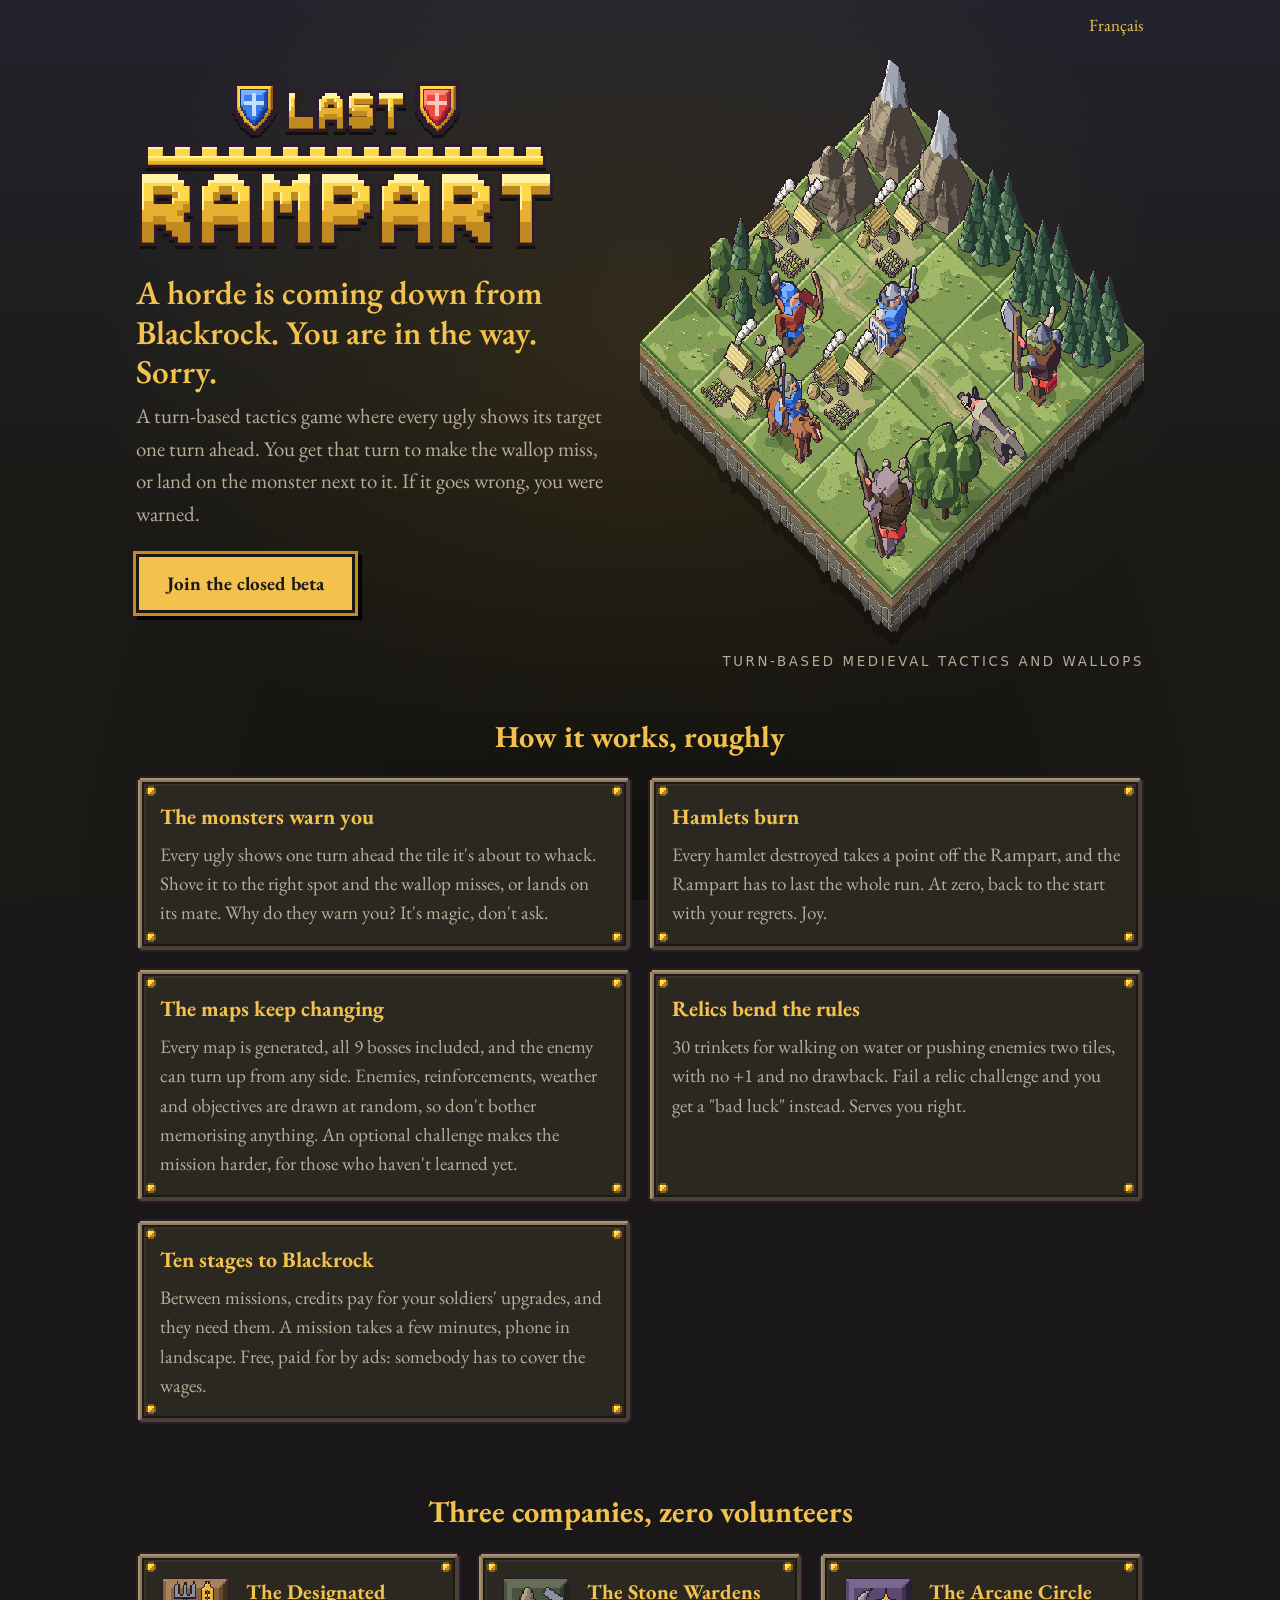
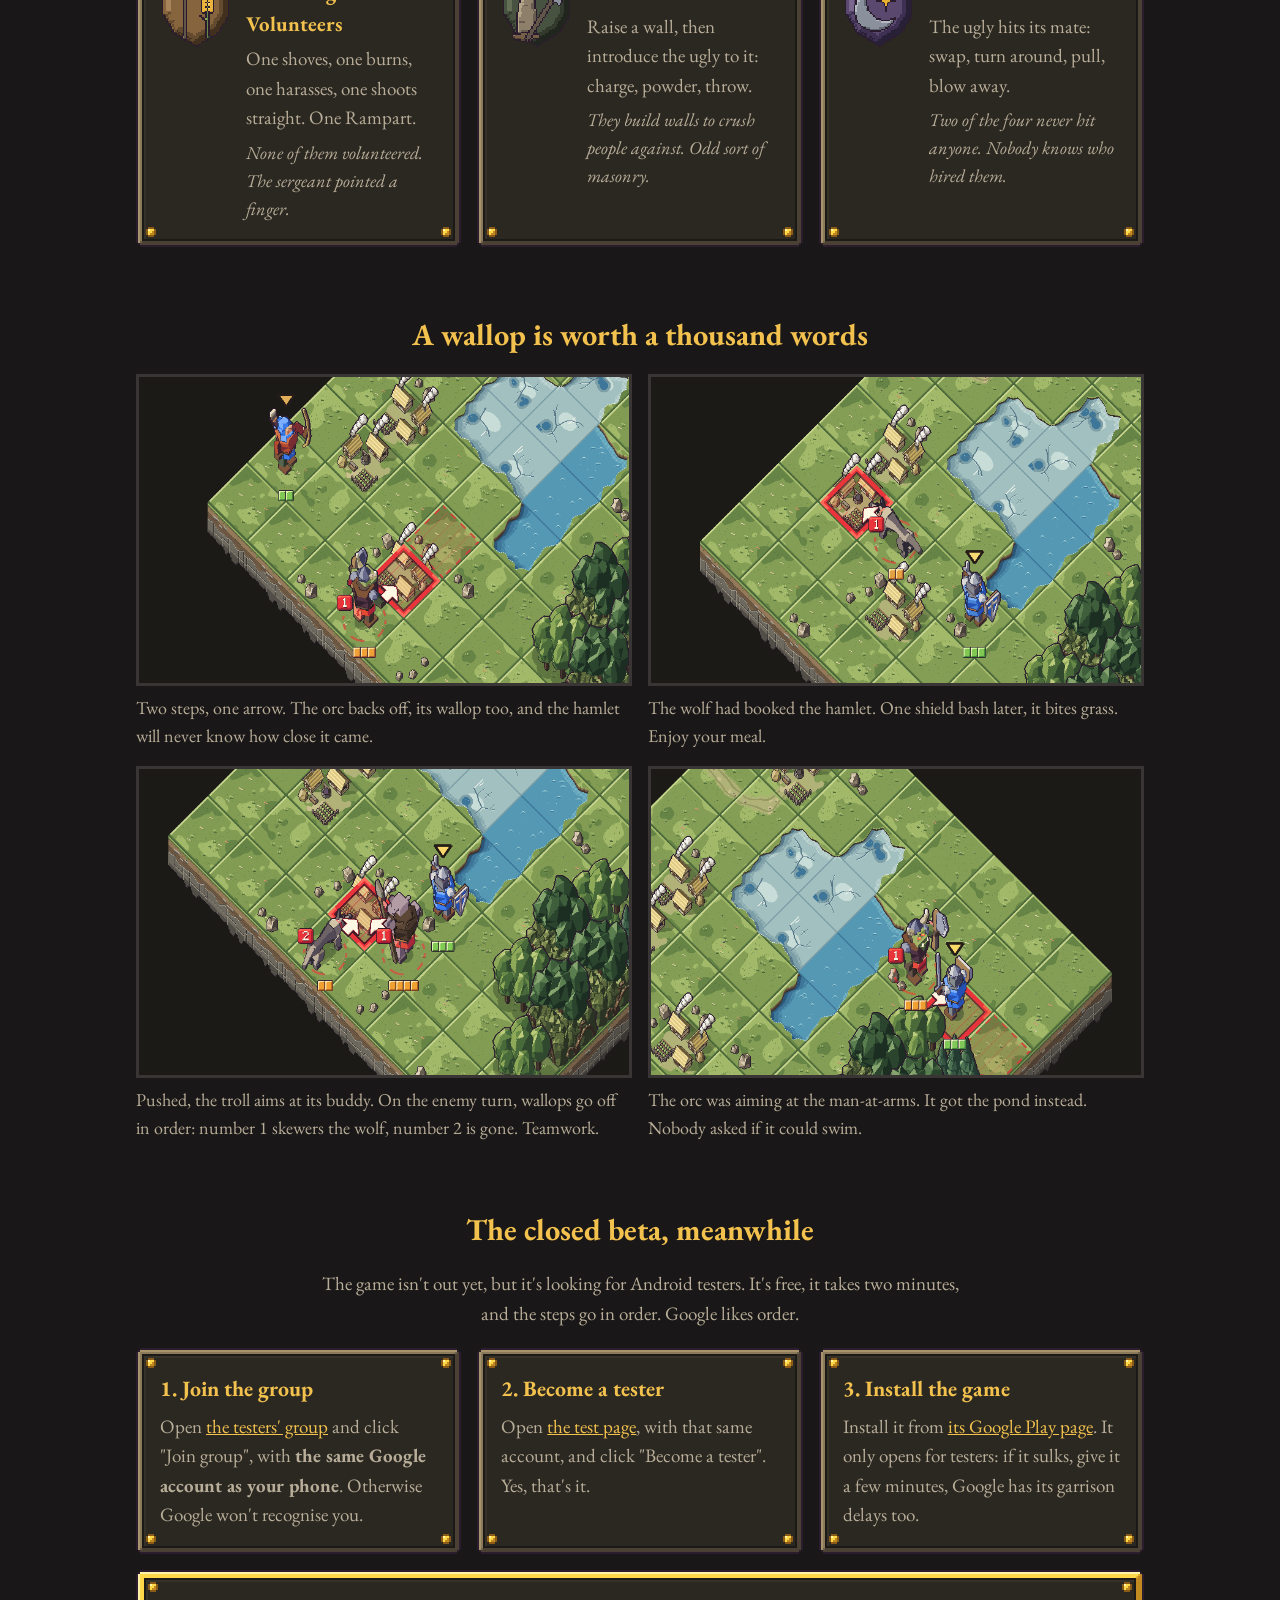
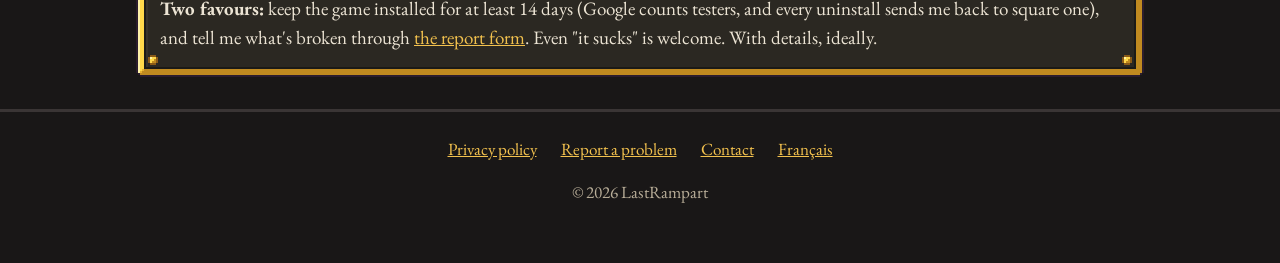
==== commit 90d7c6eb: "Site : publication depuis bfdb0fb7" ====
--- a/en/index.html
+++ b/en/index.html
@@ -34,9 +34,9 @@
             A turn-based tactics game where every ugly shows its target one turn ahead. You get that turn to make the
             wallop miss, or land on the monster next to it. If it goes wrong, you were warned.
           </p>
-          <!-- On release day: replace this button with the link
-               https://play.google.com/store/apps/details?id=com.lastrampart.game -->
-          <a class="store-button" aria-disabled="true">Coming soon to Google Play</a>
+          <!-- On release day: replace this button with the store link
+               https://play.google.com/store/apps/details?id=com.lastrampart.game, and remove the #beta section. -->
+          <a class="store-button" href="#beta">Join the closed beta</a>
         </div>
         <img class="diorama pixel" src="../images/diorama.png" alt="" width="640" height="729" />
         <p class="signature">Turn-based medieval tactics and wallops</p>
@@ -120,6 +120,31 @@
           </figure>
         </div>
       </section>
+      <!-- The Play Store closed beta, until release: Google group, then test sign-up. -->
+      <section id="beta">
+        <h2>The closed beta, meanwhile</h2>
+        <p class="section-lead">
+          The game isn't out yet, but it's looking for Android testers. It's free, it takes two minutes, and the steps
+          go in order. Google likes order.
+        </p>
+        <ol class="grid steps">
+          <li class="panel feature">
+            <h3>1. Join the group</h3>
+            <p>Open <a href="https://groups.google.com/g/last-rampart--bta">the testers' group</a> and click "Join group", with <strong>the same Google account as your phone</strong>. Otherwise Google won't recognise you.</p>
+          </li>
+          <li class="panel feature">
+            <h3>2. Become a tester</h3>
+            <p>Open <a href="https://play.google.com/apps/testing/com.lastrampart.game">the test page</a>, with that same account, and click "Become a tester". Yes, that's it.</p>
+          </li>
+          <li class="panel feature">
+            <h3>3. Install the game</h3>
+            <p>Install it from <a href="https://play.google.com/store/apps/details?id=com.lastrampart.game">its Google Play page</a>. It only opens for testers: if it sulks, give it a few minutes, Google has its garrison delays too.</p>
+          </li>
+        </ol>
+        <div class="panel gold beta-ask">
+          <p><strong>Two favours:</strong> keep the game installed for at least 14 days (Google counts testers, and every uninstall sends me back to square one), and tell me what's broken through <a href="report.html">the report form</a>. Even "it sucks" is welcome. With details, ideally.</p>
+        </div>
+      </section>
     </div>
 
     <footer>
--- a/style.css
+++ b/style.css
@@ -422,3 +422,21 @@
   font-weight: 700;
   cursor: pointer;
 }
+
+/* La bêta fermée (#beta) : les trois étapes numérotées dans leur titre, puis la demande dans le cadre doré. */
+.section-lead {
+  max-width: 640px;
+  margin: 0 auto 20px;
+  text-align: center;
+  color: var(--ink-soft);
+}
+
+.steps {
+  list-style: none;
+  padding: 0;
+  margin: 0 0 16px;
+}
+
+.beta-ask p {
+  margin: 0;
+}
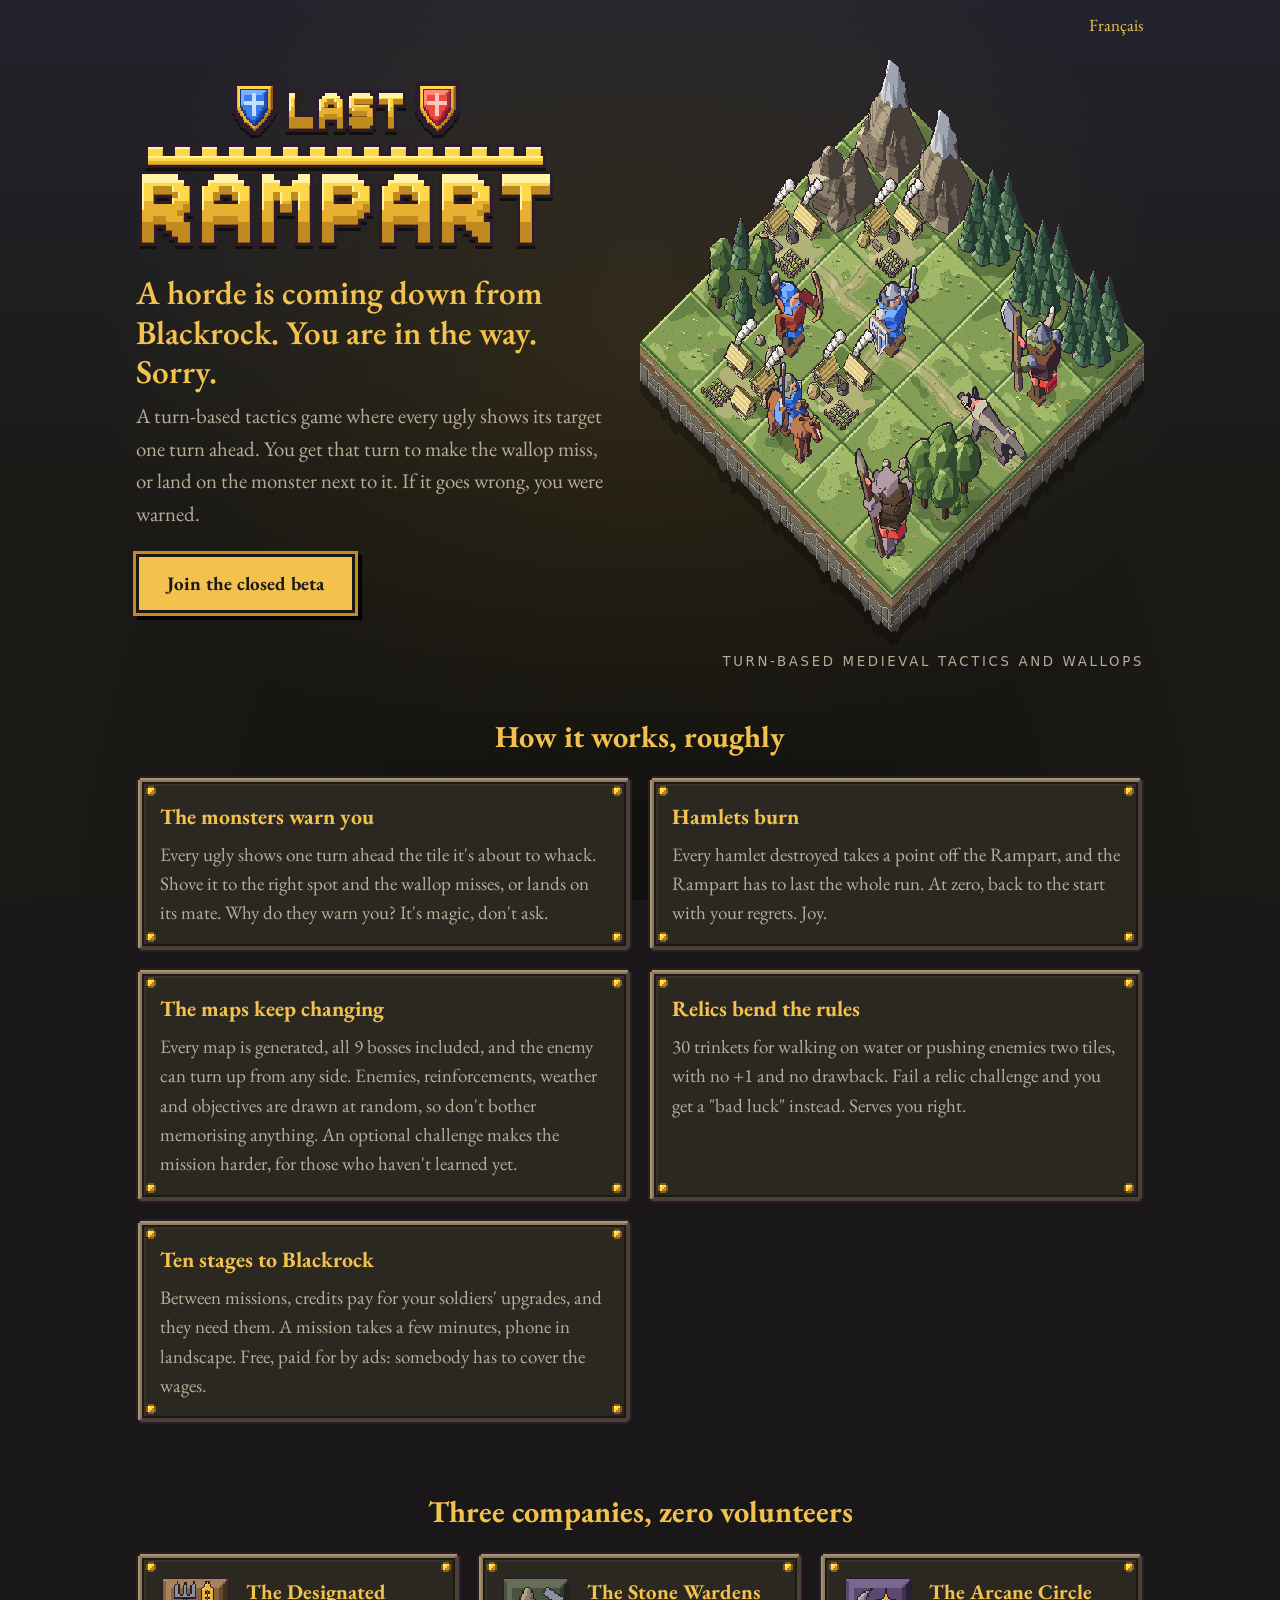
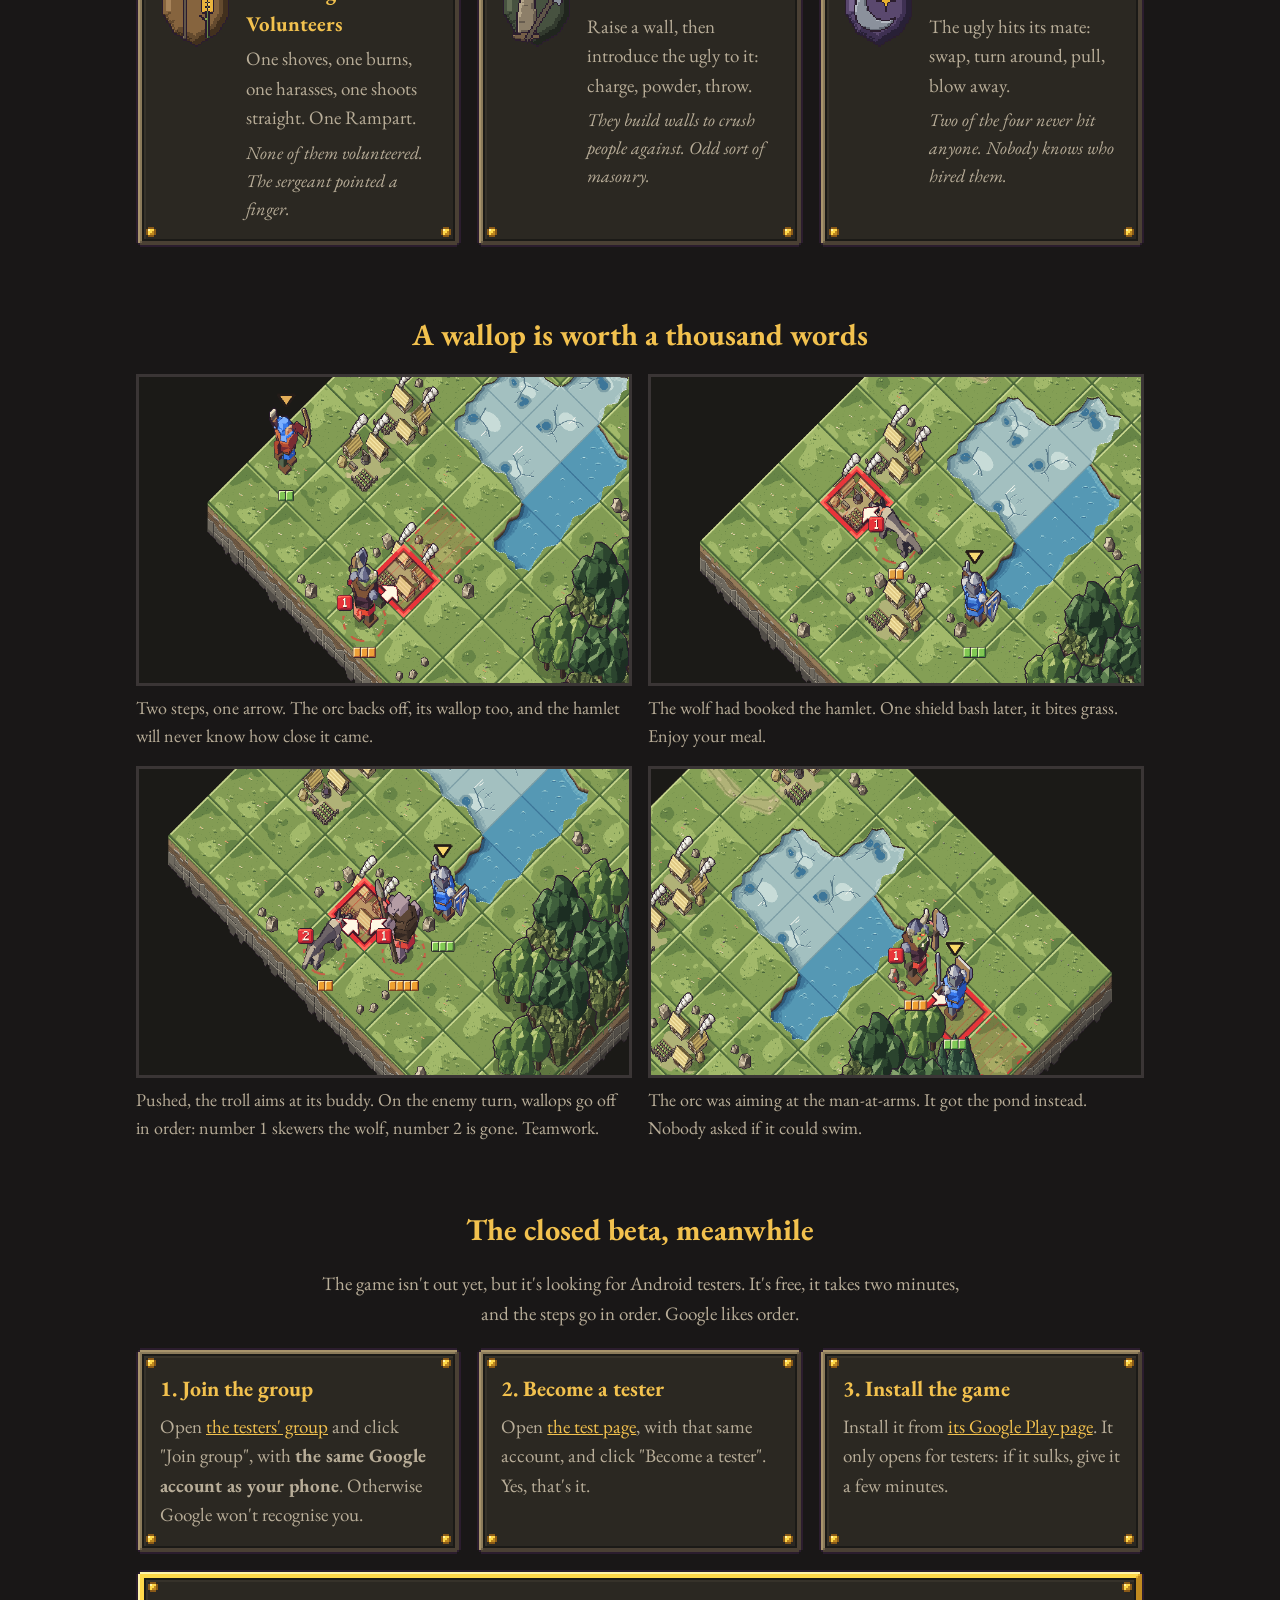
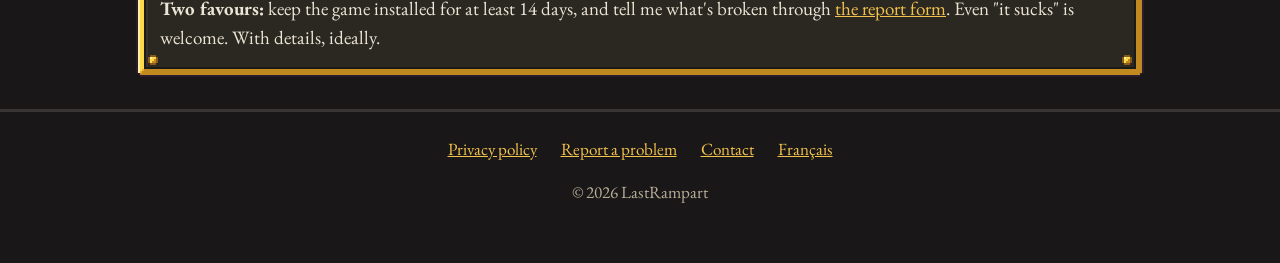
==== commit dbf4f85e: "Site : publication depuis c0aa9482" ====
--- a/en/index.html
+++ b/en/index.html
@@ -138,11 +138,11 @@
           </li>
           <li class="panel feature">
             <h3>3. Install the game</h3>
-            <p>Install it from <a href="https://play.google.com/store/apps/details?id=com.lastrampart.game">its Google Play page</a>. It only opens for testers: if it sulks, give it a few minutes, Google has its garrison delays too.</p>
+            <p>Install it from <a href="https://play.google.com/store/apps/details?id=com.lastrampart.game">its Google Play page</a>. It only opens for testers: if it sulks, give it a few minutes.</p>
           </li>
         </ol>
         <div class="panel gold beta-ask">
-          <p><strong>Two favours:</strong> keep the game installed for at least 14 days (Google counts testers, and every uninstall sends me back to square one), and tell me what's broken through <a href="report.html">the report form</a>. Even "it sucks" is welcome. With details, ideally.</p>
+          <p><strong>Two favours:</strong> keep the game installed for at least 14 days, and tell me what's broken through <a href="report.html">the report form</a>. Even "it sucks" is welcome. With details, ideally.</p>
         </div>
       </section>
     </div>
